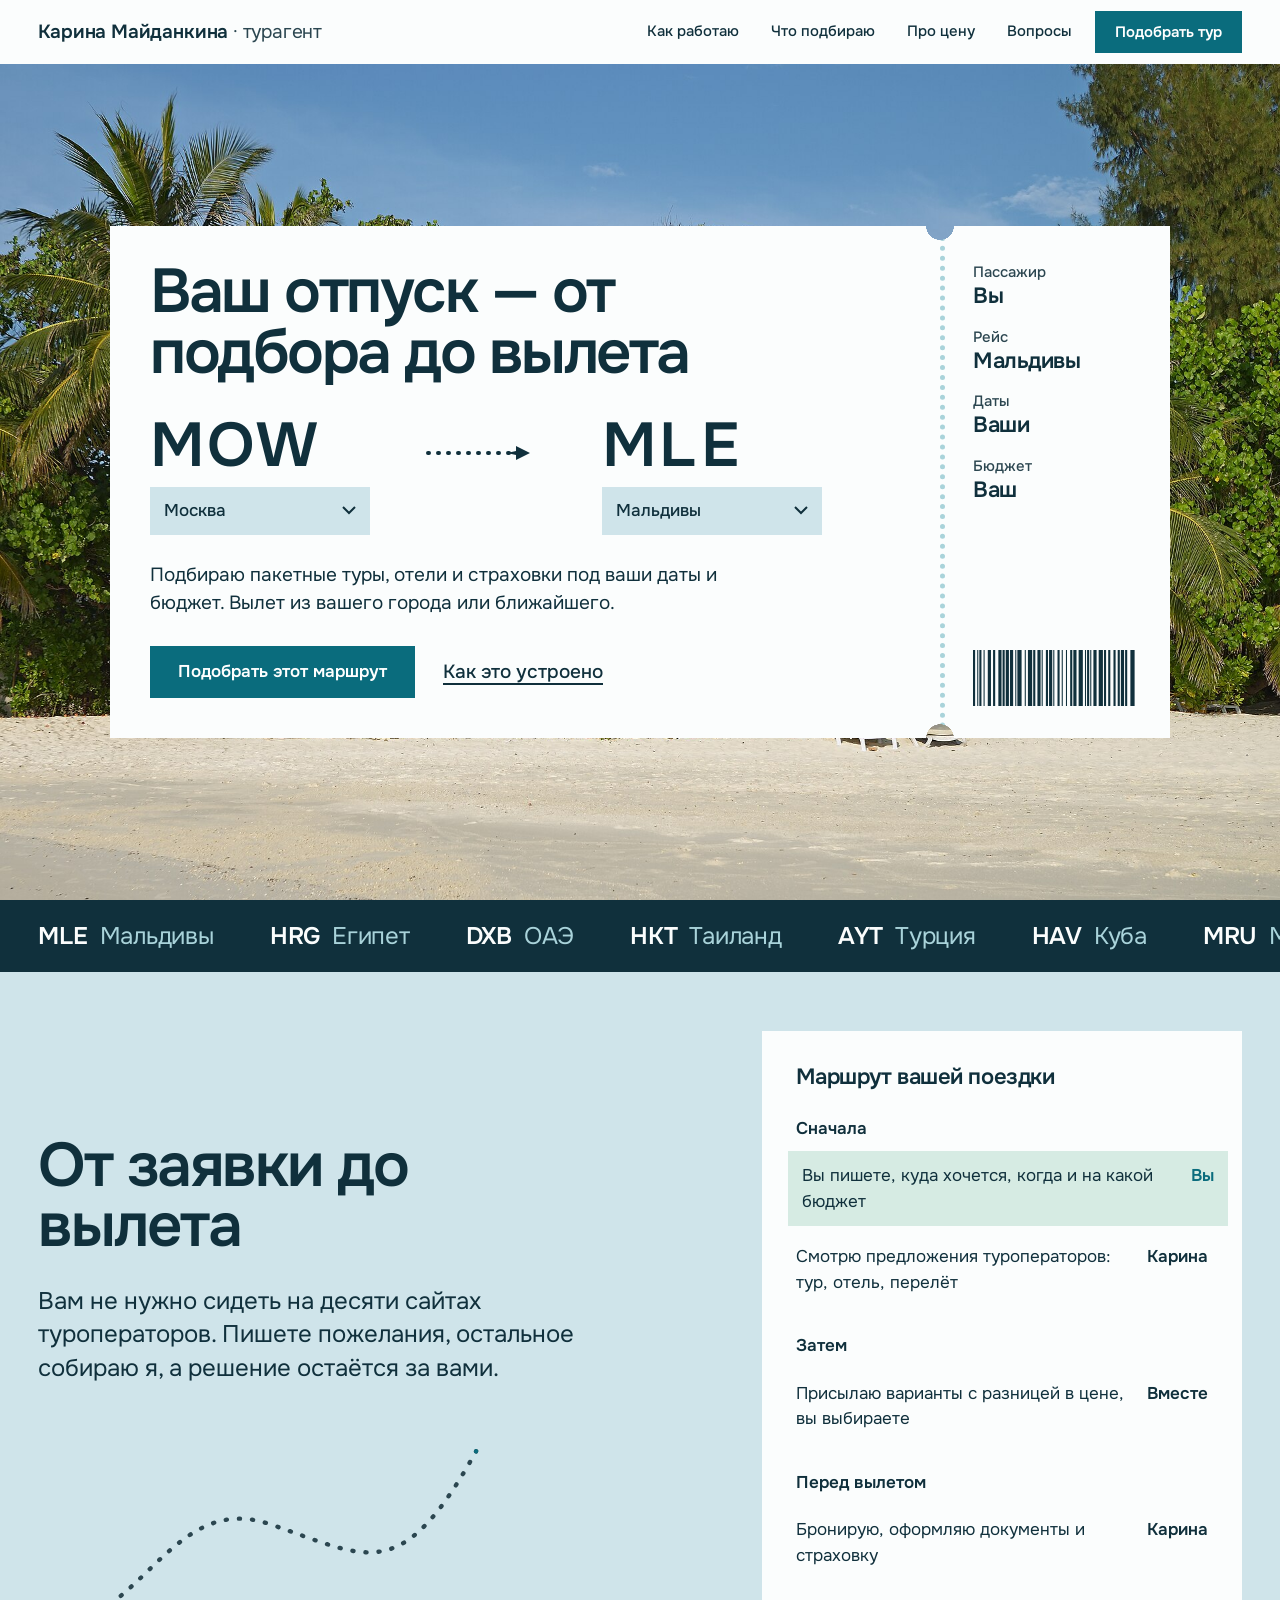
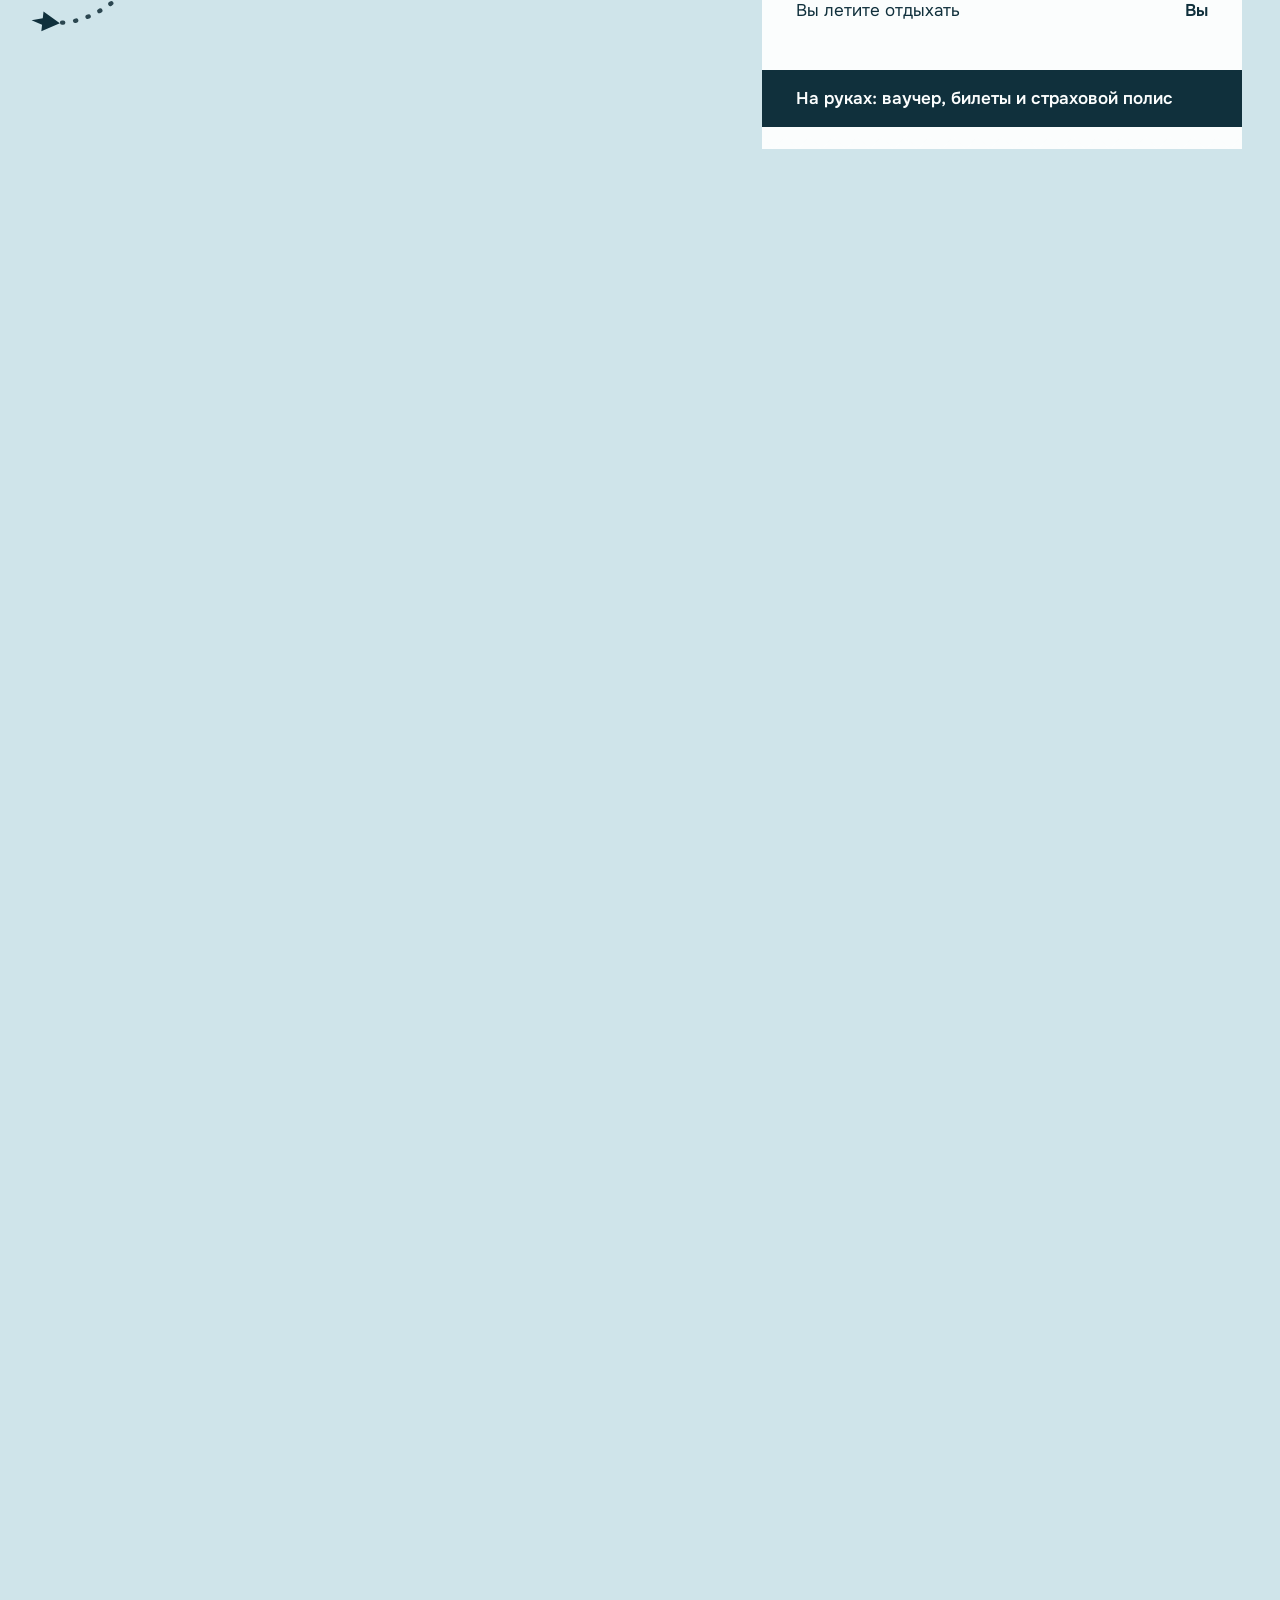
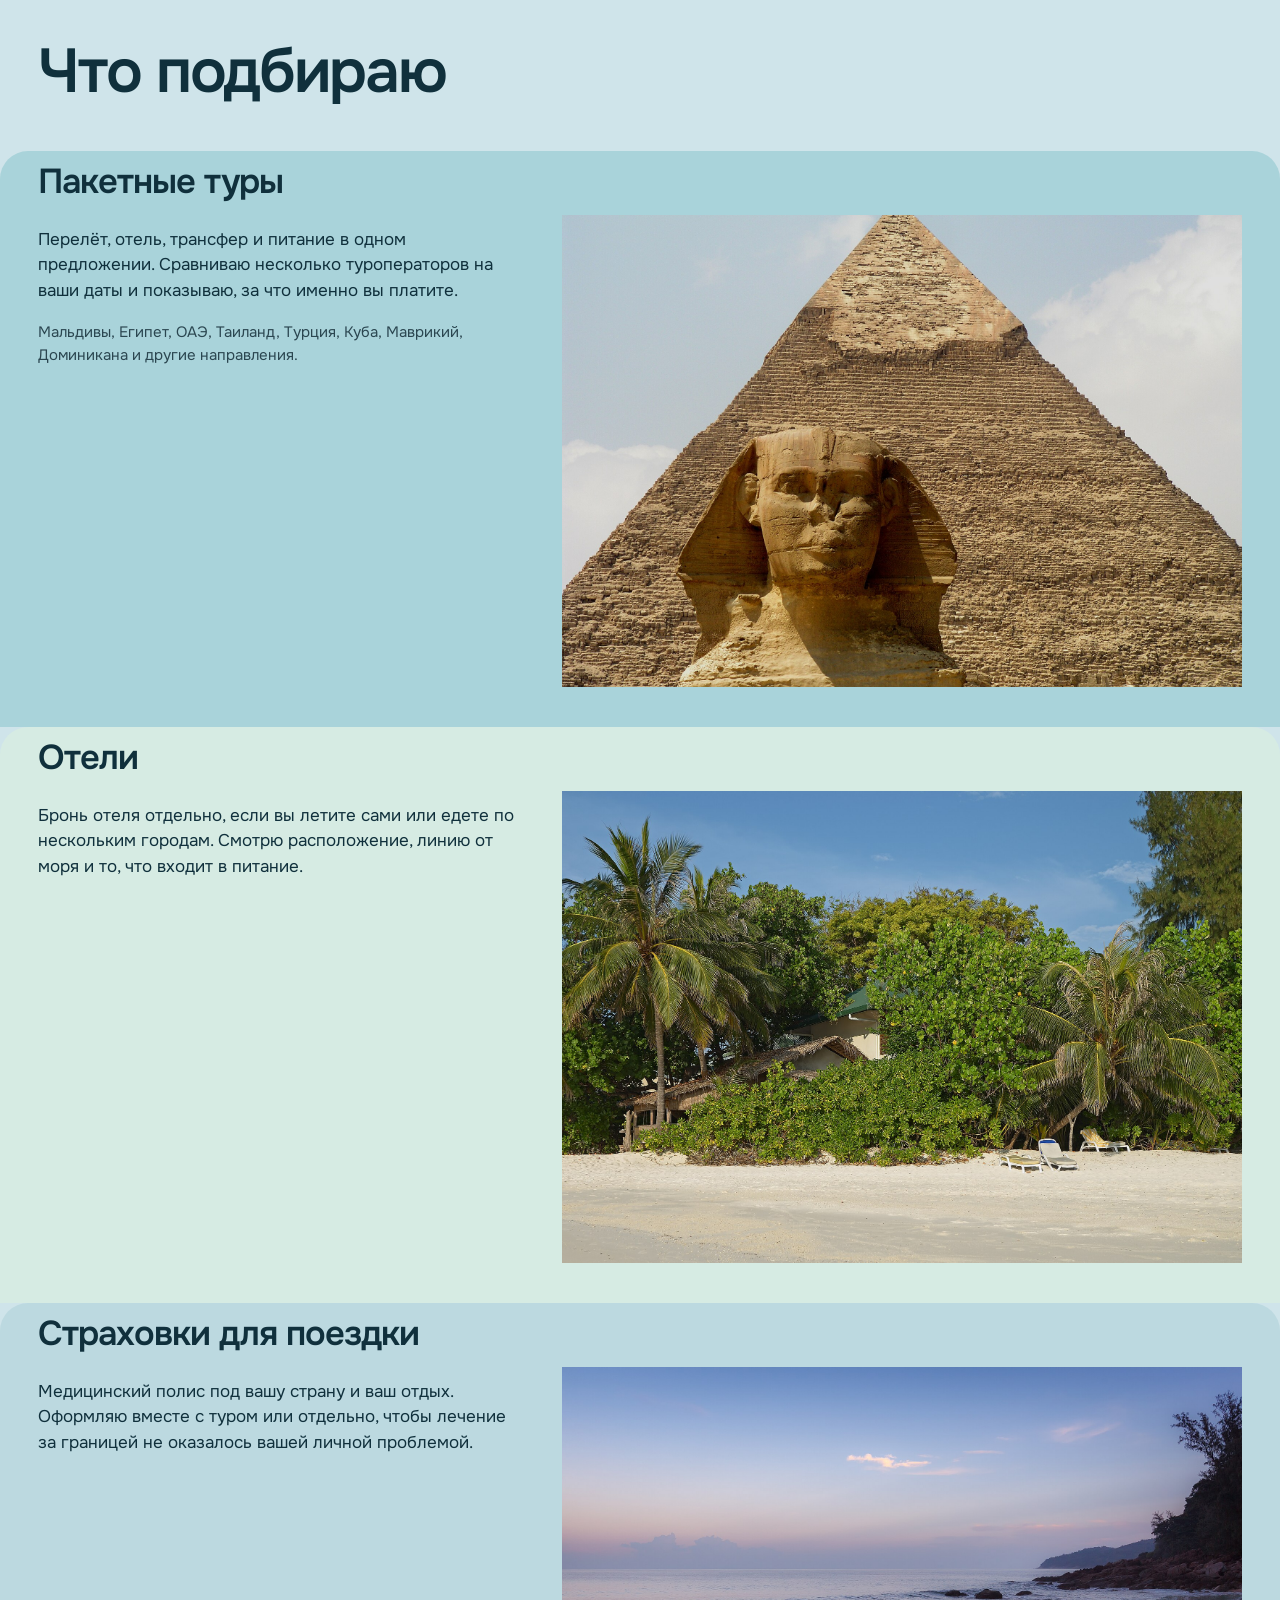
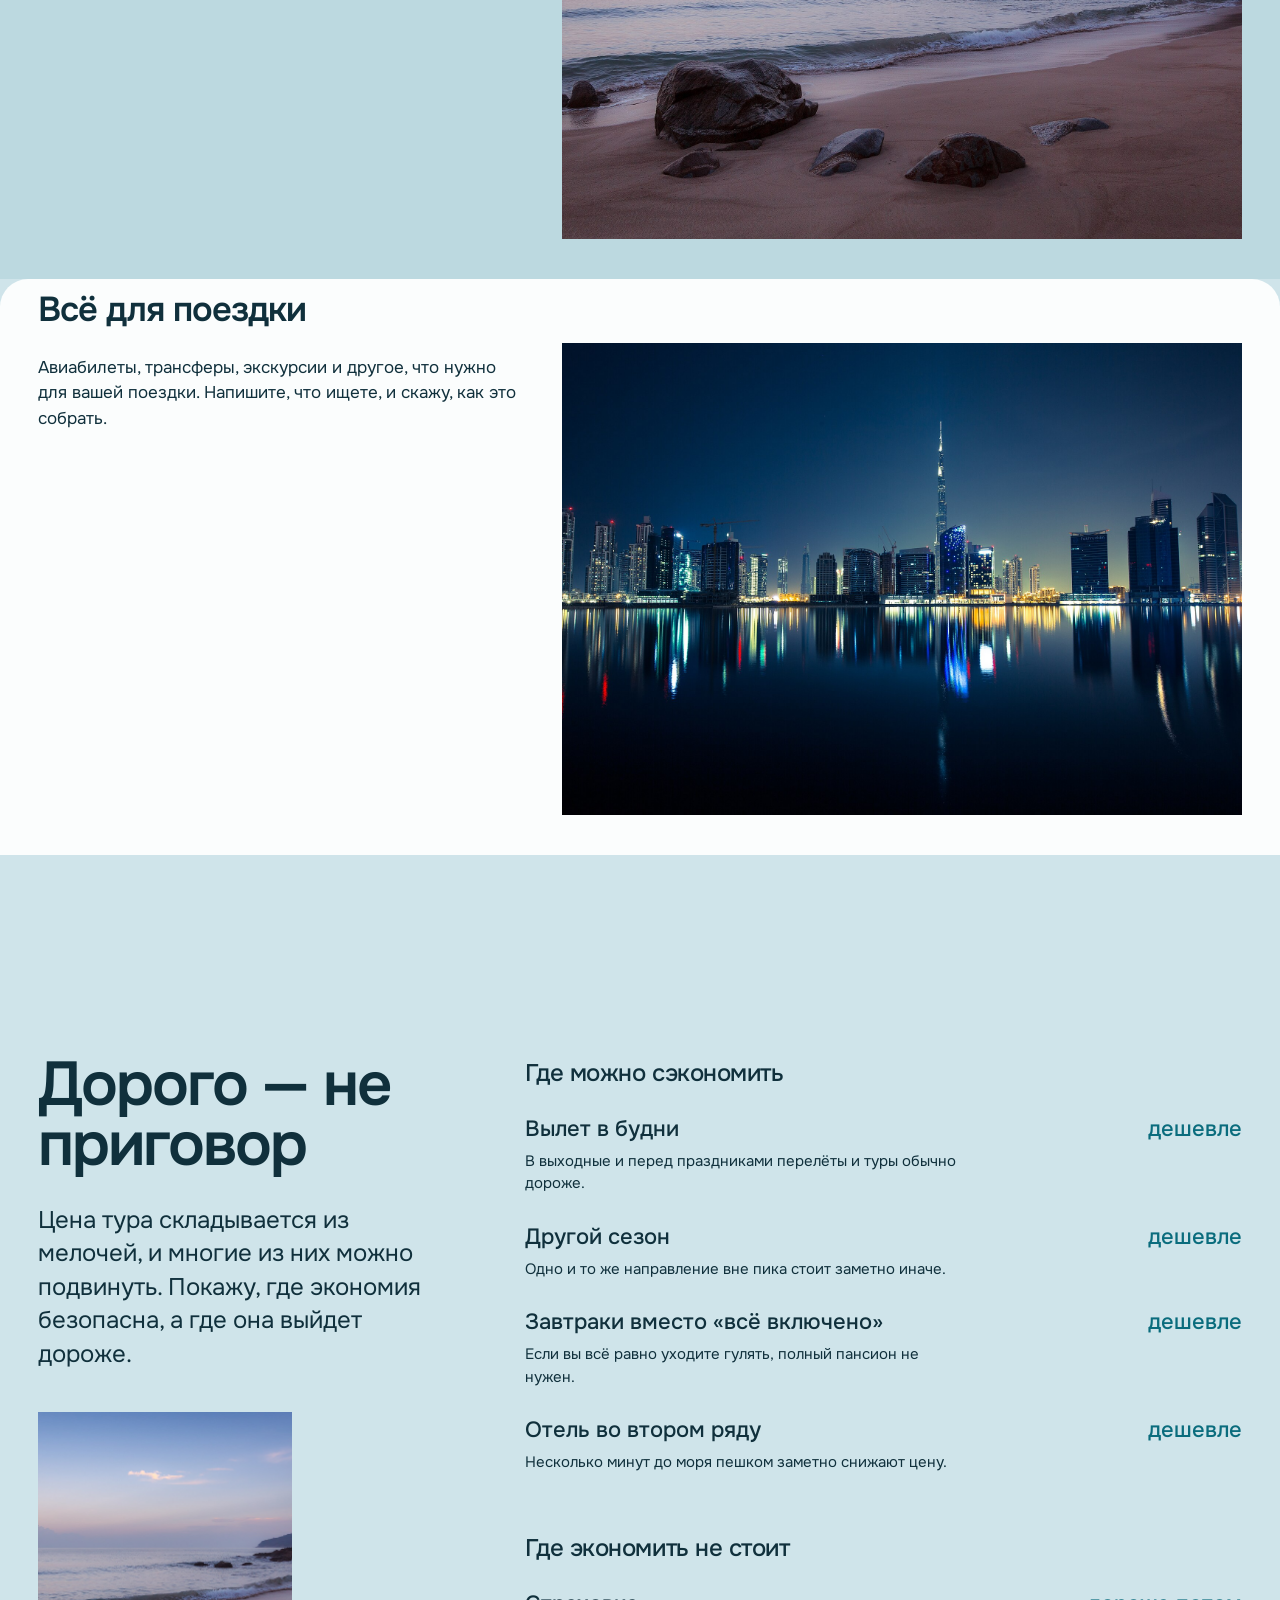
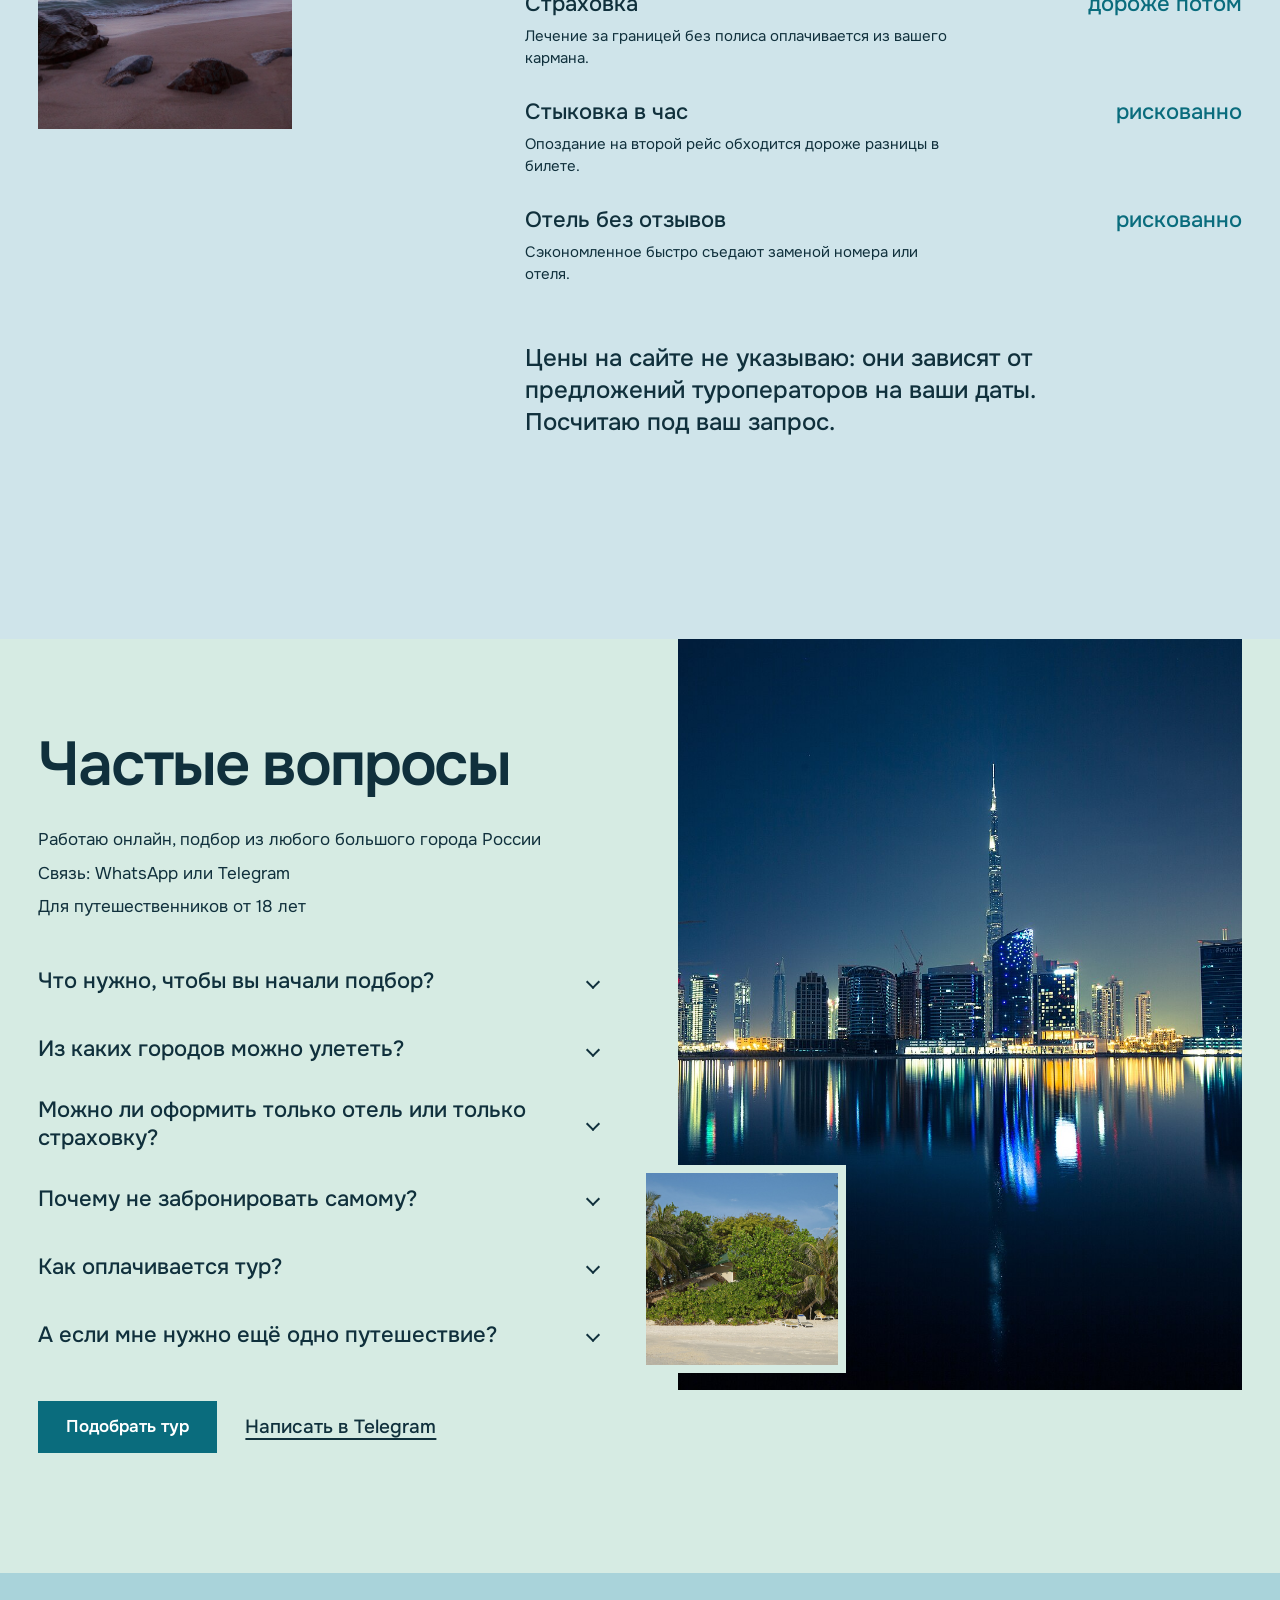
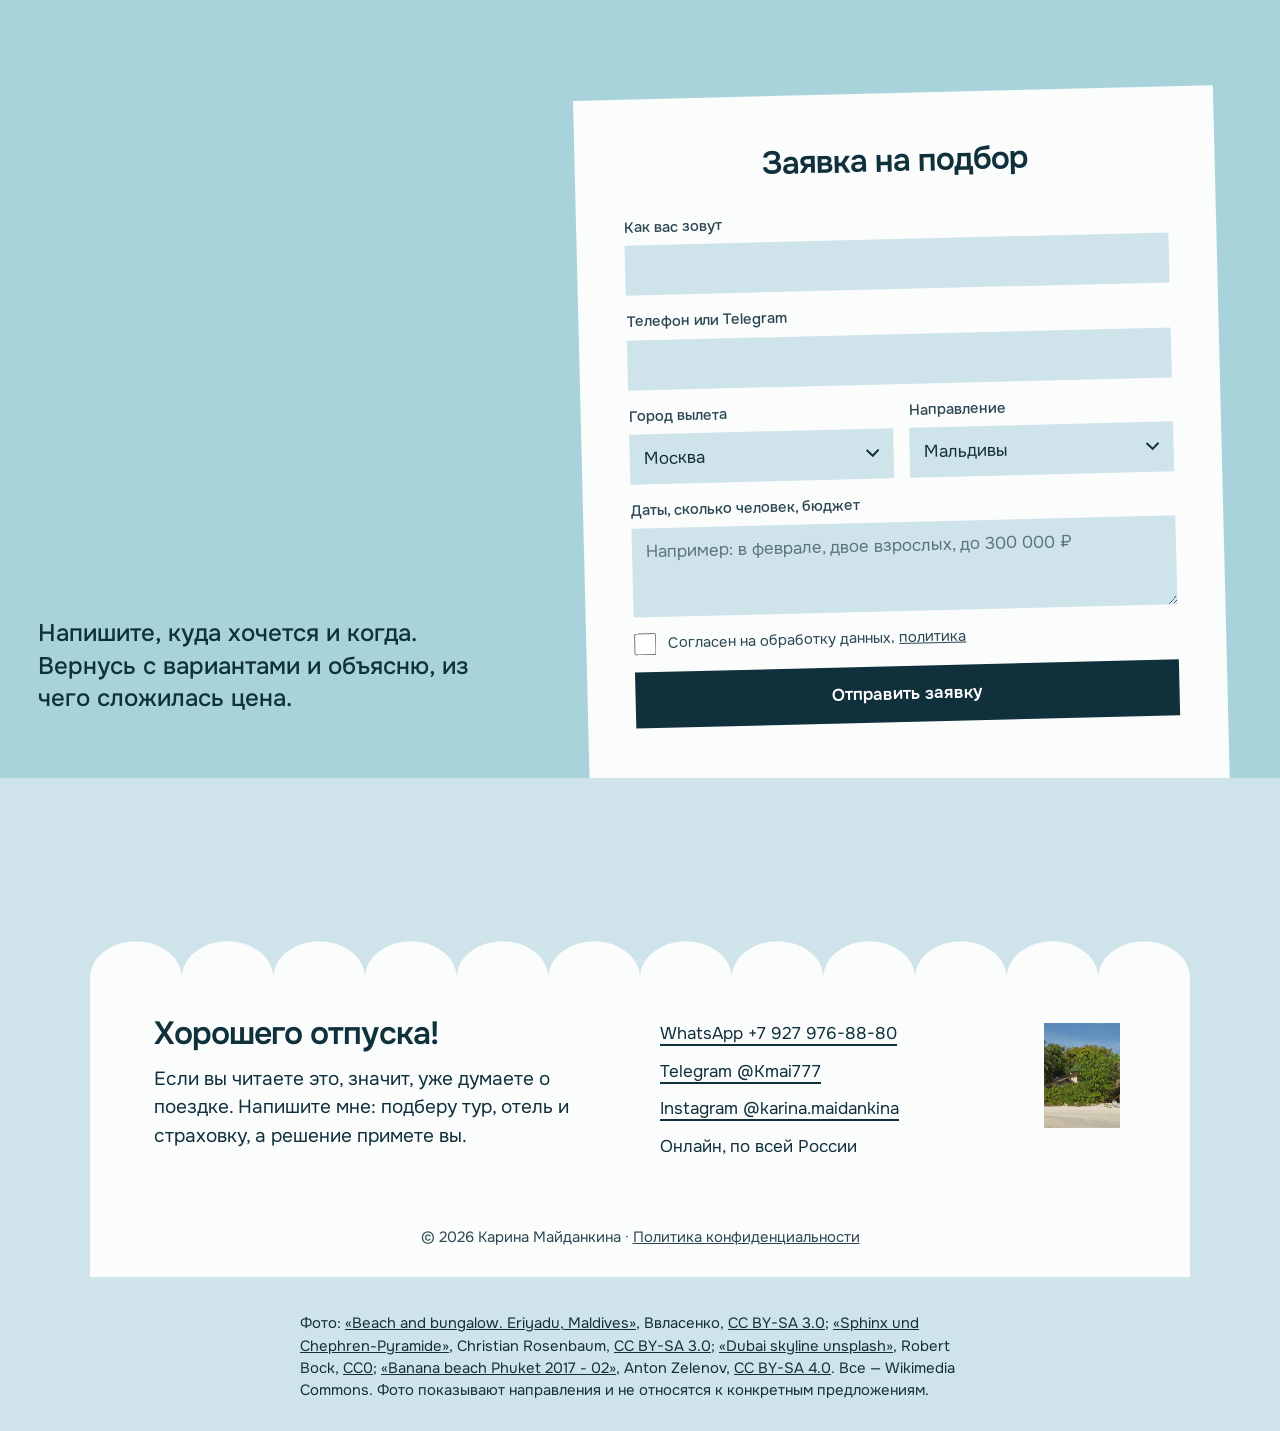
==== index.html @ 4559252c "init: landing for Karina Maidankina travel agent" ====
<!doctype html>
<html lang="ru">
<head>
<meta charset="utf-8">
<meta name="viewport" content="width=device-width, initial-scale=1">
<title>Карина Майданкина — турагент: туры, отели, страховки</title>
<meta name="description" content="Карина Майданкина, турагент. Подбираю пакетные туры, отели и страховки для поездок из больших городов России. Мальдивы, Египет, ОАЭ, Таиланд, Турция, Куба, Маврикий, Доминикана.">
<meta property="og:title" content="Карина Майданкина — турагент">
<meta property="og:description" content="Туры, отели и страховки под ваши даты и бюджет. Подбор из любого большого города России.">
<meta property="og:type" content="website">
<link rel="preconnect" href="https://fonts.googleapis.com">
<link rel="preconnect" href="https://fonts.gstatic.com" crossorigin>
<link href="https://fonts.googleapis.com/css2?family=Onest:wght@400;500;600;700&display=swap" rel="stylesheet">
<link rel="stylesheet" href="styles.css">
</head>
<body>

<header class="bar" id="header">
  <a class="bar__name" href="#top">Карина Майданкина<span> · турагент</span></a>
  <nav class="bar__nav" id="nav" aria-label="Разделы">
    <a href="#process">Как работаю</a>
    <a href="#services">Что подбираю</a>
    <a href="#price">Про цену</a>
    <a href="#faq">Вопросы</a>
  </nav>
  <a class="btn btn--sm" href="#zayavka">Подобрать тур</a>
</header>

<main id="top">

<!-- ================= HERO: посадочный талон ================= -->
<section class="hero" aria-labelledby="h1">
  <img class="hero__img" src="assets/maldives.jpg" width="1920" height="1303" alt="Белый песок, пальмы и два шезлонга на пляже острова в Мальдивах">
  <div class="pass" id="pass">
    <div class="pass__main">
      <h1 class="pass__h" id="h1">Ваш отпуск — от подбора до вылета</h1>
      <div class="route" role="group" aria-label="Соберите маршрут">
        <div class="route__end">
          <label for="selFrom" class="route__lab">Откуда</label>
          <div class="flap" id="codeFrom" aria-hidden="true">MOW</div>
          <select id="selFrom" class="sel"></select>
        </div>
        <svg class="route__plane" viewBox="0 0 120 24" aria-hidden="true">
          <path d="M2 12h96" fill="none" stroke="currentColor" stroke-width="4" stroke-dasharray="1 9" stroke-linecap="round"/>
          <path class="plane-ico" d="M104 12 90 5v5l-9 2 9 2v5l14-7z" fill="currentColor"/>
        </svg>
        <div class="route__end">
          <label for="selTo" class="route__lab">Куда</label>
          <div class="flap" id="codeTo" aria-hidden="true">MLE</div>
          <select id="selTo" class="sel"></select>
        </div>
      </div>
      <p class="pass__lead">Подбираю пакетные туры, отели и страховки под ваши даты и бюджет. Вылет из вашего города или ближайшего.</p>
      <div class="pass__act">
        <a class="btn" id="passGo" href="#zayavka">Подобрать этот маршрут</a>
        <a class="link" href="#process">Как это устроено</a>
      </div>
    </div>
    <div class="pass__stub" aria-hidden="true">
      <dl>
        <div><dt>Пассажир</dt><dd>Вы</dd></div>
        <div><dt>Рейс</dt><dd id="stubTo">Мальдивы</dd></div>
        <div><dt>Даты</dt><dd>Ваши</dd></div>
        <div><dt>Бюджет</dt><dd>Ваш</dd></div>
      </dl>
      <svg class="barcode" id="barcode" viewBox="0 0 160 44" preserveAspectRatio="none"></svg>
    </div>
  </div>
</section>

<!-- бегущее табло -->
<div class="board" aria-hidden="true">
  <div class="board__track" id="boardTrack"></div>
</div>

<!-- ================= PROCESS: талон-маршрутка, пин ================= -->
<section class="process" id="process" aria-labelledby="h-process">
  <div class="process__pin">
    <div class="process__txt">
      <h2 class="h2" id="h-process">От заявки до вылета</h2>
      <p class="lead">Вам не нужно сидеть на десяти сайтах туроператоров. Пишете пожелания, остальное собираю я, а решение остаётся за вами.</p>
      <svg class="trail" id="trail" viewBox="0 0 420 200" aria-hidden="true">
        <path id="trailPath" d="M10 180 C 90 190, 120 60, 210 90 S 330 150, 400 24" fill="none" stroke="currentColor" stroke-width="4" stroke-dasharray="1 11" stroke-linecap="round"/>
        <path id="trailDone" d="M10 180 C 90 190, 120 60, 210 90 S 330 150, 400 24" fill="none" stroke="var(--accent)" stroke-width="4" stroke-linecap="round" pathLength="1" stroke-dasharray="1" stroke-dashoffset="1"/>
        <g id="trailPlane"><path d="M14 0 -2 -9v6l-10 3 10 3v6z" fill="var(--ink)"/></g>
      </svg>
    </div>
    <div class="slip" id="slip">
      <p class="slip__h">Маршрут вашей поездки</p>
      <div class="slip__g">
        <p class="slip__t">Сначала</p>
        <ol class="slip__rows">
          <li class="stage"><span>Вы пишете, куда хочется, когда и на какой бюджет</span><b>Вы</b></li>
          <li class="stage"><span>Смотрю предложения туроператоров: тур, отель, перелёт</span><b>Карина</b></li>
        </ol>
      </div>
      <div class="slip__g">
        <p class="slip__t">Затем</p>
        <ol class="slip__rows">
          <li class="stage"><span>Присылаю варианты с разницей в цене, вы выбираете</span><b>Вместе</b></li>
        </ol>
      </div>
      <div class="slip__g">
        <p class="slip__t">Перед вылетом</p>
        <ol class="slip__rows">
          <li class="stage"><span>Бронирую, оформляю документы и страховку</span><b>Карина</b></li>
          <li class="stage"><span>Вы летите отдыхать</span><b>Вы</b></li>
        </ol>
      </div>
      <p class="slip__end">На руках: ваучер, билеты и страховой полис</p>
    </div>
  </div>
</section>

<!-- ================= SERVICES: листы-папки ================= -->
<section class="services" id="services" aria-labelledby="h-services">
  <h2 class="h2 services__h" id="h-services">Что подбираю</h2>
  <div class="sheets">
    <article class="sheet" style="--i:0;--c:var(--sea)">
      <h3>Пакетные туры</h3>
      <div class="sheet__body">
        <p>Перелёт, отель, трансфер и питание в одном предложении. Сравниваю несколько туроператоров на ваши даты и показываю, за что именно вы платите.</p>
        <p class="sheet__dest">Мальдивы, Египет, ОАЭ, Таиланд, Турция, Куба, Маврикий, Доминикана и другие направления.</p>
      </div>
      <img src="assets/egypt.jpg" width="1920" height="1440" loading="lazy" alt="Сфинкс и пирамида Хефрена на плато Гиза, Египет">
    </article>
    <article class="sheet" style="--i:1;--c:var(--mint)">
      <h3>Отели</h3>
      <div class="sheet__body">
        <p>Бронь отеля отдельно, если вы летите сами или едете по нескольким городам. Смотрю расположение, линию от моря и то, что входит в питание.</p>
      </div>
      <img src="assets/maldives.jpg" width="1920" height="1303" loading="lazy" alt="Пляжное бунгало под пальмами на острове в Мальдивах">
    </article>
    <article class="sheet" style="--i:2;--c:var(--sky2)">
      <h3>Страховки для поездки</h3>
      <div class="sheet__body">
        <p>Медицинский полис под вашу страну и ваш отдых. Оформляю вместе с туром или отдельно, чтобы лечение за границей не оказалось вашей личной проблемой.</p>
      </div>
      <img src="assets/phuket.jpg" width="1920" height="1280" loading="lazy" alt="Закат над пляжем на Пхукете, Таиланд">
    </article>
    <article class="sheet" style="--i:3;--c:var(--paper)">
      <h3>Всё для поездки</h3>
      <div class="sheet__body">
        <p>Авиабилеты, трансферы, экскурсии и другое, что нужно для вашей поездки. Напишите, что ищете, и скажу, как это собрать.</p>
      </div>
      <img src="assets/dubai.jpg" width="1920" height="1280" loading="lazy" alt="Небоскрёбы Дубая вечером">
    </article>
  </div>
</section>

<!-- ================= PRICE: «дорого» ================= -->
<section class="price" id="price" aria-labelledby="h-price">
  <div class="price__left">
    <h2 class="h2" id="h-price">Дорого — не приговор</h2>
    <p class="lead">Цена тура складывается из мелочей, и многие из них можно подвинуть. Покажу, где экономия безопасна, а где она выйдет дороже.</p>
    <img class="price__ph" src="assets/phuket.jpg" width="1920" height="1280" loading="lazy" alt="Тихий пляж на Пхукете на рассвете">
  </div>
  <div class="menu">
    <div class="menu__g">
      <h3>Где можно сэкономить</h3>
      <dl>
        <div class="menu__r"><dt>Вылет в будни</dt><dd>дешевле</dd><p>В выходные и перед праздниками перелёты и туры обычно дороже.</p></div>
        <div class="menu__r"><dt>Другой сезон</dt><dd>дешевле</dd><p>Одно и то же направление вне пика стоит заметно иначе.</p></div>
        <div class="menu__r"><dt>Завтраки вместо «всё включено»</dt><dd>дешевле</dd><p>Если вы всё равно уходите гулять, полный пансион не нужен.</p></div>
        <div class="menu__r"><dt>Отель во втором ряду</dt><dd>дешевле</dd><p>Несколько минут до моря пешком заметно снижают цену.</p></div>
      </dl>
    </div>
    <div class="menu__g">
      <h3>Где экономить не стоит</h3>
      <dl>
        <div class="menu__r"><dt>Страховка</dt><dd>дороже потом</dd><p>Лечение за границей без полиса оплачивается из вашего кармана.</p></div>
        <div class="menu__r"><dt>Стыковка в час</dt><dd>рискованно</dd><p>Опоздание на второй рейс обходится дороже разницы в билете.</p></div>
        <div class="menu__r"><dt>Отель без отзывов</dt><dd>рискованно</dd><p>Сэкономленное быстро съедают заменой номера или отеля.</p></div>
      </dl>
    </div>
    <p class="menu__note">Цены на сайте не указываю: они зависят от предложений туроператоров на ваши даты. Посчитаю под ваш запрос.</p>
  </div>
</section>

<!-- ================= FAQ ================= -->
<section class="faq" id="faq" aria-labelledby="h-faq">
  <div class="faq__col">
    <h2 class="h2" id="h-faq">Частые вопросы</h2>
    <ul class="facts">
      <li>Работаю онлайн, подбор из любого большого города России</li>
      <li>Связь: WhatsApp или Telegram</li>
      <li>Для путешественников от 18 лет</li>
    </ul>
    <div class="faqs">
      <details><summary>Что нужно, чтобы вы начали подбор?</summary><p>Направление или пожелание к отдыху, примерные даты, сколько человек летит, бюджет и город вылета. Если что-то неизвестно, пишите как есть, разберёмся.</p></details>
      <details><summary>Из каких городов можно улететь?</summary><p>Из любого большого города России. Прямых рейсов в нужную страну может не быть, тогда подберу вариант с пересадкой или вылетом из соседнего города.</p></details>
      <details><summary>Можно ли оформить только отель или только страховку?</summary><p>Да. Тур целиком не обязателен: отель, страховку и другие услуги можно взять по отдельности.</p></details>
      <details><summary>Почему не забронировать самому?</summary><p>Можно и самому. Я экономлю ваше время: сравниваю предложения туроператоров, объясняю условия и оформляю документы, чтобы вы не разбирались в тонкостях.</p></details>
      <details><summary>Как оплачивается тур?</summary><p>Условия оплаты зависят от туроператора и выбранного тура. Расскажу при подборе, до того как вы что-то решите.</p></details>
      <details><summary>А если мне нужно ещё одно путешествие?</summary><p>Пишите после поездки: подберём следующую. Ваши пожелания и предпочтения уже будут известны.</p></details>
    </div>
    <div class="faq__act">
      <a class="btn" href="#zayavka">Подобрать тур</a>
      <a class="link" href="https://t.me/Kmai777" target="_blank" rel="noopener">Написать в Telegram</a>
    </div>
  </div>
  <div class="faq__pics">
    <img class="faq__tall" src="assets/dubai.jpg" width="1920" height="1280" loading="lazy" alt="Небоскрёбы Дубая на закате">
    <img class="faq__sq" src="assets/maldives.jpg" width="1920" height="1303" loading="lazy" alt="Пляж с пальмами на Мальдивах">
  </div>
</section>

<!-- ================= CTA: карточка-ответ ================= -->
<section class="cta" id="zayavka" aria-labelledby="h-cta">
  <p class="cta__p">Напишите, куда хочется и когда. Вернусь с вариантами и объясню, из чего сложилась цена.</p>
  <div class="card">
    <h2 class="card__h" id="h-cta">Заявка на подбор</h2>
    <form class="form" id="leadForm" novalidate>
      <input type="text" name="_gotcha" style="display:none" tabindex="-1" autocomplete="off">
      <div class="f"><label for="f-name">Как вас зовут</label><input id="f-name" name="name" type="text" autocomplete="name"></div>
      <div class="f"><label for="f-contact">Телефон или Telegram</label><input id="f-contact" name="contact" type="text" autocomplete="tel"></div>
      <div class="f2">
        <div class="f"><label for="f-city">Город вылета</label><select id="f-city" name="city"></select></div>
        <div class="f"><label for="f-dest">Направление</label><select id="f-dest" name="dest"></select></div>
      </div>
      <div class="f"><label for="f-note">Даты, сколько человек, бюджет</label><textarea id="f-note" name="comment" rows="3" placeholder="Например: в феврале, двое взрослых, до 300 000 ₽"></textarea></div>
      <label class="agree"><input type="checkbox" id="f-agree"><span>Согласен на обработку данных, <a href="privacy.html" target="_blank" rel="noopener">политика</a></span></label>
      <button class="bar-btn" type="submit">Отправить заявку</button>
      <p class="form__st" id="formSt" role="status" aria-live="polite"></p>
    </form>
  </div>
</section>

</main>

<!-- ================= FOOTER: обратная сторона открытки ================= -->
<footer class="back">
  <div class="postcard">
    <svg class="scallops" viewBox="0 0 1200 50" preserveAspectRatio="none" aria-hidden="true"><path id="scallopPath" d=""/></svg>
    <div class="postcard__in">
      <div class="postcard__l">
        <p class="postcard__hi">Хорошего отпуска!</p>
        <p>Если вы читаете это, значит, уже думаете о поездке. Напишите мне: подберу тур, отель и страховку, а решение примете вы.</p>
      </div>
      <div class="postcard__r">
        <img class="stamp" src="assets/maldives.jpg" width="88" height="117" alt="" loading="lazy">
        <ul>
          <li><a href="https://api.whatsapp.com/send?phone=79279768880" target="_blank" rel="noopener">WhatsApp +7 927 976-88-80</a></li>
          <li><a href="https://t.me/Kmai777" target="_blank" rel="noopener">Telegram @Kmai777</a></li>
          <li><a href="https://www.instagram.com/karina.maidankina" target="_blank" rel="noopener">Instagram @karina.maidankina</a></li>
          <li>Онлайн, по всей России</li>
        </ul>
      </div>
      <p class="postcard__imp">© <span id="year">2026</span> Карина Майданкина · <a href="privacy.html">Политика конфиденциальности</a></p>
    </div>
  </div>
  <p class="credits">Фото: <a href="https://commons.wikimedia.org/wiki/File:Beach_and_bungalow._Eriyadu,_Maldives.jpg">«Beach and bungalow. Eriyadu, Maldives»</a>, Ввласенко, <a href="https://creativecommons.org/licenses/by-sa/3.0">CC BY-SA 3.0</a>; <a href="https://commons.wikimedia.org/w/index.php?curid=932796">«Sphinx und Chephren-Pyramide»</a>, Christian Rosenbaum, <a href="https://creativecommons.org/licenses/by-sa/3.0/">CC BY-SA 3.0</a>; <a href="https://commons.wikimedia.org/wiki/File:Dubai_skyline_unsplash.jpg">«Dubai skyline unsplash»</a>, Robert Bock, <a href="https://creativecommons.org/publicdomain/zero/1.0/deed.en">CC0</a>; <a href="https://commons.wikimedia.org/wiki/File:Banana_beach_Phuket_2017_-_02.jpg">«Banana beach Phuket 2017 - 02»</a>, Anton Zelenov, <a href="https://creativecommons.org/licenses/by-sa/4.0">CC BY-SA 4.0</a>. Все — Wikimedia Commons. Фото показывают направления и не относятся к конкретным предложениям.</p>
</footer>

<script src="script.js"></script>
</body>
</html>
---- styles.css ----
:root {
  --bg: #cfe4ea;
  --paper: #fbfdfd;
  --ink: #10303c;
  --muted: #2b4650;
  --accent: #0a6c7d;
  --accent-ink: #ffffff;
  --sea: #a9d3da;
  --mint: #d6ebe3;
  --sky2: #bcd9e0;
  --step-small: clamp(0.875rem, 0.85rem + 0.1vw, 0.9375rem);
  --step-body: clamp(1.0625rem, 1rem + 0.25vw, 1.1875rem);
  --step-lead: clamp(1.25rem, 1.1rem + 0.7vw, 1.5rem);
  --step-head: clamp(2.25rem, 1.3rem + 3.2vw, 4rem);
  --m: clamp(16px, 3vw, 40px);
  --hh: 64px;
  --ease: cubic-bezier(.2, .7, .2, 1);
}
*, *::before, *::after { box-sizing: border-box; }
html { scroll-behavior: auto; -webkit-text-size-adjust: 100%; }
body {
  margin: 0; background: var(--bg); color: var(--ink);
  font-family: 'Onest', system-ui, -apple-system, 'Segoe UI', sans-serif;
  font-size: var(--step-body); line-height: 1.5; font-weight: 400;
  -webkit-font-smoothing: antialiased; overflow-x: clip;
}
img { display: block; max-width: 100%; height: auto; }
a { color: inherit; }
h1, h2, h3, p, dl, dd, ul, ol { margin: 0; padding: 0; }
ul, ol { list-style: none; }
:focus-visible { outline: 3px solid var(--accent); outline-offset: 3px; }
::selection { background: var(--ink); color: var(--paper); }

.h2 { font-size: var(--step-head); line-height: .98; letter-spacing: -.035em; font-weight: 600; max-width: 14ch; }
.lead { font-size: var(--step-lead); line-height: 1.4; max-width: 34ch; }

/* ---------- buttons ---------- */
.btn, .bar-btn {
  display: inline-flex; align-items: center; justify-content: center; gap: 10px;
  min-height: 52px; padding: 0 28px; border: 0; border-radius: 0;
  background: var(--accent); color: var(--accent-ink);
  font: 600 1.0625rem/1 'Onest', sans-serif; text-decoration: none; cursor: pointer;
  transition: transform .25s var(--ease), background-color .25s;
}
.btn:hover, .bar-btn:hover { background: #07525f; transform: translateY(-2px); }
.btn:active, .bar-btn:active { transform: translateY(0) scale(.98); }
.btn--sm { min-height: 42px; padding: 0 20px; font-size: .9375rem; }
.link { font-weight: 500; text-underline-offset: 5px; text-decoration-thickness: 2px; }
.link:hover { text-decoration-color: var(--accent); }

/* ---------- header ---------- */
.bar {
  position: sticky; top: 0; z-index: 50; height: var(--hh);
  display: flex; align-items: center; justify-content: space-between; gap: 24px;
  padding: 0 var(--m); background: var(--paper);
  transition: transform .4s var(--ease);
}
.bar.hide { transform: translateY(-100%); }
.bar__name { font-weight: 600; text-decoration: none; letter-spacing: -.01em; white-space: nowrap; flex-shrink: 0; }
.bar__name span { font-weight: 400; color: var(--muted); }
.bar__nav { display: flex; gap: 32px; margin-left: auto; }
.bar__nav a { text-decoration: none; font-size: var(--step-small); font-weight: 500; white-space: nowrap; }
.bar__nav a:hover { text-decoration: underline; text-decoration-color: var(--accent); text-underline-offset: 6px; text-decoration-thickness: 2px; }

/* ---------- hero: boarding pass ---------- */
.hero { position: relative; min-height: calc(100svh - var(--hh)); display: grid; place-items: center; padding: 56px var(--m); overflow: hidden; }
.hero__img { position: absolute; inset: 0; width: 100%; height: 100%; object-fit: cover; transform: scale(1.08); transition: transform 2.4s var(--ease); }
.go .hero__img { transform: scale(1); }
.pass {
  position: relative; z-index: 1; width: min(1060px, 100%);
  display: grid; --stub: 230px;
  grid-template-columns: 1fr var(--stub);
  background: var(--paper);
  /* taste-skill-ignore */ -webkit-mask: radial-gradient(circle 14px at calc(100% - var(--stub)) 0, #0000 98%, #000) top / 100% 51% no-repeat, radial-gradient(circle 14px at calc(100% - var(--stub)) 100%, #0000 98%, #000) bottom / 100% 51% no-repeat;
  /* taste-skill-ignore */ mask: radial-gradient(circle 14px at calc(100% - var(--stub)) 0, #0000 98%, #000) top / 100% 51% no-repeat, radial-gradient(circle 14px at calc(100% - var(--stub)) 100%, #0000 98%, #000) bottom / 100% 51% no-repeat;
  opacity: 0; transform: translateY(40px) rotate(-1.2deg);
  transition: opacity .9s var(--ease) .15s, transform 1.1s var(--ease) .15s;
}
.go .pass { opacity: 1; transform: none; }
.pass__main { padding: 36px 40px 40px; min-width: 0; }
.pass__top { display: flex; justify-content: space-between; gap: 16px; color: var(--muted); font-size: var(--step-small); font-weight: 500; }
.pass__h { margin-top: 0; font-size: var(--step-head); line-height: .98; letter-spacing: -.04em; font-weight: 600; max-width: 15ch; }
.route { margin-top: 30px; display: flex; align-items: flex-end; gap: clamp(12px, 3vw, 36px); }
.route__end { min-width: 0; flex: 0 1 220px; position: relative; }
.route__lab { position: absolute; width: 1px; height: 1px; overflow: hidden; clip-path: inset(50%); white-space: nowrap; display: block; font-size: var(--step-small); color: var(--muted); font-weight: 500; }
.flap { display: flex; gap: 4px; font-size: var(--step-head); line-height: 1; font-weight: 600; letter-spacing: -.03em; font-variant-numeric: tabular-nums; margin: 2px 0 10px; }
.flap span { display: inline-block; min-width: .62em; text-align: left; }
.flap.run span { animation: flap .22s steps(2) infinite; }
@keyframes flap { 0% { transform: translateY(-6%); } 50% { transform: translateY(6%); } 100% { transform: translateY(-6%); } }
.sel {
  width: 100%; height: 48px; padding: 0 40px 0 14px; border: 0; border-radius: 0;
  background: var(--bg) url("data:image/svg+xml,%3Csvg xmlns='http://www.w3.org/2000/svg' width='14' height='9'%3E%3Cpath d='M1 1l6 6 6-6' fill='none' stroke='%2310303c' stroke-width='2'/%3E%3C/svg%3E") no-repeat right 14px center;
  color: var(--ink); font: 500 1.0625rem 'Onest', sans-serif; appearance: none; -webkit-appearance: none; cursor: pointer;
  transition: background-color .2s;
}
.sel:hover { background-color: var(--sea); }
.route__plane { flex: 1 1 60px; min-width: 50px; max-width: 160px; height: 24px; color: var(--ink); margin-bottom: 70px; overflow: visible; }
.plane-ico { transform-box: fill-box; transform-origin: center; animation: taxi 4s var(--ease) infinite; }
@keyframes taxi { 0%, 100% { transform: translateX(0); } 50% { transform: translateX(-8px); } }
.pass__lead { margin-top: 26px; max-width: 46ch; }
.pass__act { margin-top: 28px; display: flex; flex-wrap: wrap; align-items: center; gap: 16px 28px; }

.pass__stub { border-left: 5px dotted var(--sea); padding: 36px 28px 32px; display: flex; flex-direction: column; justify-content: space-between; gap: 28px; }
.pass__stub dl { display: grid; gap: 18px; }
.pass__stub dt { font-size: var(--step-small); color: var(--muted); font-weight: 500; }
.pass__stub dd { font-size: 1.375rem; font-weight: 600; letter-spacing: -.02em; line-height: 1.1; }
.barcode { width: 100%; height: 56px; fill: var(--ink); }

/* ---------- departure board ---------- */
.board { background: var(--ink); color: var(--paper); overflow: hidden; padding: 18px 0; }
.board__track { display: flex; width: max-content; gap: 56px; padding-left: var(--m); font-size: 1.5rem; font-weight: 600; letter-spacing: -.01em; font-variant-numeric: tabular-nums; animation: tick 48s linear infinite; }
.board__track span { white-space: nowrap; }
.board__track i { font-style: normal; font-weight: 400; color: var(--sea); margin-left: 12px; }
@keyframes tick { to { transform: translateX(-50%); } }

/* ---------- process (pinned) ---------- */
.process { position: relative; padding: 160px 0 0; }
.process__pin { position: relative; display: grid; grid-template-columns: 1fr 480px; gap: 48px var(--m); padding: 0 var(--m); max-width: 1440px; margin: 0 auto; align-items: start; }
.process__txt { display: grid; gap: 28px; align-content: start; }
.trail { width: min(100%, 460px); height: auto; color: var(--muted); overflow: visible; margin-top: 12px; }
.slip { position: relative; background: var(--paper); padding: 34px 34px 0; padding-bottom: 0; font-size: 1.0625rem; font-variant-numeric: tabular-nums; }
.slip__h { font-size: 1.375rem; font-weight: 600; letter-spacing: -.02em; line-height: 1.15; }
.slip__g { margin-top: 26px; }
.slip__t { font-weight: 600; }
.slip__rows { margin-top: 10px; display: grid; gap: 6px; }
.stage { display: flex; align-items: baseline; gap: 12px; padding: 12px 14px; margin: 0 -14px; transition: background-color .35s var(--ease), transform .35s var(--ease); }
.stage span { flex: 1 1 auto; min-width: 0; }
.stage b { font-weight: 600; white-space: nowrap; border-bottom: 4px dotted transparent; }
.stage.on { background: var(--mint); transform: translateX(6px); }
.stage.on b { color: var(--accent); }
.stage.done { color: var(--muted); }
.slip__end { margin: 30px -34px 0; padding: 16px 34px; background: var(--ink); color: var(--paper); font-weight: 600; min-height: 44px; }
.slip__zig { display: none; }
.slip { padding-bottom: 0; }
.slip::after { content: ''; display: block; height: 22px; margin: 0 -34px; background: var(--paper); clip-path: polygon(0 0, 100% 0, 100% 40%, 97.5% 100%, 95% 40%, 92.5% 100%, 90% 40%, 87.5% 100%, 85% 40%, 82.5% 100%, 80% 40%, 77.5% 100%, 75% 40%, 72.5% 100%, 70% 40%, 67.5% 100%, 65% 40%, 62.5% 100%, 60% 40%, 57.5% 100%, 55% 40%, 52.5% 100%, 50% 40%, 47.5% 100%, 45% 40%, 42.5% 100%, 40% 40%, 37.5% 100%, 35% 40%, 32.5% 100%, 30% 40%, 27.5% 100%, 25% 40%, 22.5% 100%, 20% 40%, 17.5% 100%, 15% 40%, 12.5% 100%, 10% 40%, 7.5% 100%, 5% 40%, 2.5% 100%, 0 40%); }

@media (min-width: 981px) {
  .process { height: 230svh; padding-top: 0; }
  .process__pin { position: sticky; top: var(--hh); min-height: calc(100svh - var(--hh)); align-content: center; align-items: center; }
}

/* ---------- services: sheets ---------- */
.services { padding: 200px var(--m) 0; max-width: 1440px; margin: 0 auto; }
.services__h { max-width: 12ch; margin-bottom: 48px; }
.sheets { position: relative; }
.sheet {
  position: sticky; top: calc(var(--hh) + var(--i) * 64px);
  min-height: 64svh; margin: 0 calc(var(--m) * -1);
  padding: 0 var(--m) 40px; background: var(--c); color: var(--ink);
  border-radius: 28px 28px 0 0;
  display: grid; grid-template-columns: 5fr 7fr; grid-template-rows: 64px 1fr; gap: 0 var(--m);
}
.sheet h3 { grid-column: 1 / -1; align-self: center; font-size: clamp(1.5rem, 1.2rem + 1.2vw, 2.25rem); letter-spacing: -.03em; font-weight: 600; line-height: 1; }
.sheet__body { align-self: start; margin-top: 12px; display: grid; gap: 18px; max-width: 42ch; }
.sheet__body p { font-size: 1.0625rem; }
.sheet__dest { color: var(--muted); font-size: .9375rem !important; }
.sheet img { grid-column: 2; grid-row: 2; width: 100%; height: 100%; min-height: 360px; object-fit: cover; margin-bottom: -40px; }
.sheet:nth-child(1) img { object-position: 50% 60%; }

/* ---------- price ---------- */
.price { max-width: 1440px; margin: 0 auto; padding: 200px var(--m) 0; display: grid; grid-template-columns: 4fr 7fr; gap: 0 clamp(32px, 6vw, 96px); align-items: start; }
.price__left { display: grid; gap: 28px; position: sticky; top: calc(var(--hh) + 32px); }
.price__ph { width: 62%; aspect-ratio: 4 / 5; object-fit: cover; margin-top: 12px; }
.menu { display: grid; gap: 56px; }
.menu__g h3 { font-size: 1.5rem; font-weight: 500; letter-spacing: -.02em; }
.menu__g dl { margin-top: 22px; display: grid; gap: 26px; }
.menu__r { display: grid; grid-template-columns: 1fr auto; column-gap: 24px; row-gap: 4px; }
.menu__r dt, .menu__r dd { font-size: 1.375rem; font-weight: 500; }
.menu__r dd { text-align: right; color: var(--accent); }
.menu__r p { grid-column: 1; color: var(--ink); font-size: .9375rem; max-width: 44ch; }
.menu__note { font-size: var(--step-lead); line-height: 1.35; max-width: 36ch; font-weight: 500; }

/* ---------- faq ---------- */
.faq { margin-top: 200px; background: var(--mint); padding: 96px var(--m) 120px; display: grid; grid-template-columns: 6fr 6fr; gap: 0 clamp(32px, 6vw, 96px); position: relative; }
.faq__col { display: grid; gap: 32px; align-content: start; max-width: 640px; }
.facts { display: grid; gap: 8px; font-size: 1.0625rem; }
.faqs { display: grid; gap: 24px; margin-top: 8px; }
.faqs summary { list-style: none; cursor: pointer; font-size: 1.375rem; font-weight: 500; line-height: 1.3; display: flex; justify-content: space-between; gap: 20px; align-items: center; min-height: 44px; }
.faqs summary::-webkit-details-marker { display: none; }
.faqs summary::after { content: ''; flex: none; width: 10px; height: 10px; border-right: 2px solid var(--ink); border-bottom: 2px solid var(--ink); transform: rotate(45deg); transition: transform .3s var(--ease); margin-right: 4px; }
.faqs details[open] summary::after { transform: rotate(225deg); }
.faqs details p { margin-top: 10px; color: var(--muted); font-size: 1.0625rem; max-width: 52ch; }
.faq__act { display: flex; flex-wrap: wrap; gap: 16px 28px; align-items: center; margin-top: 12px; }
.faq__pics { position: relative; }
.faq__tall { width: 100%; aspect-ratio: 3 / 4; object-fit: cover; object-position: 55% 50%; margin-top: -96px; max-height: 760px; }
.faq__sq { position: absolute; left: -40px; bottom: 80px; width: 34%; aspect-ratio: 1; object-fit: cover; border: 8px solid var(--mint); box-sizing: content-box; }

/* ---------- cta ---------- */
.cta { background: var(--sea); position: relative; padding: 120px var(--m) 0; min-height: 80svh; display: grid; grid-template-columns: 5fr 7fr; gap: 40px var(--m); overflow: hidden; }
.cta__p { align-self: end; margin-bottom: 64px; font-size: var(--step-lead); line-height: 1.35; max-width: 28ch; font-weight: 500; }
.card { background: var(--paper); padding: 44px clamp(24px, 4vw, 48px) 80px; transform: rotate(-1.4deg); margin-bottom: -60px; max-width: 640px; width: 100%; justify-self: center; }
.card__h { font-size: 2rem; letter-spacing: -.03em; font-weight: 600; text-align: center; }
.form { margin-top: 26px; display: grid; gap: 16px; }
.f { display: grid; gap: 6px; }
.f2 { display: grid; grid-template-columns: 1fr 1fr; gap: 16px; }
.f label { font-size: var(--step-small); font-weight: 500; color: var(--muted); }
.f input, .f select, .f textarea {
  width: 100%; border: 0; border-radius: 0; background: var(--bg); color: var(--ink);
  font: 400 1.0625rem 'Onest', sans-serif; padding: 13px 14px; min-height: 50px;
}
.f select { appearance: none; -webkit-appearance: none; padding-right: 40px; background: var(--bg) url("data:image/svg+xml,%3Csvg xmlns='http://www.w3.org/2000/svg' width='14' height='9'%3E%3Cpath d='M1 1l6 6 6-6' fill='none' stroke='%2310303c' stroke-width='2'/%3E%3C/svg%3E") no-repeat right 14px center; }
.f textarea { resize: vertical; }
.f input::placeholder, .f textarea::placeholder { color: #5d747c; }
.f.err input { outline: 3px solid var(--accent); }
.agree { display: flex; gap: 12px; align-items: flex-start; font-size: var(--step-small); color: var(--muted); }
.agree input { width: 22px; height: 22px; margin: 0; flex: none; accent-color: var(--accent); }
.bar-btn { width: 100%; min-height: 56px; background: var(--ink); }
.bar-btn:hover { background: var(--accent); }
.bar-btn[disabled] { opacity: .6; pointer-events: none; }
.form__st { min-height: 1.4em; font-size: var(--step-small); text-align: center; }

/* ---------- footer ---------- */
.back { background: var(--bg); padding: 160px var(--m) 28px; position: relative; }
.postcard { position: relative; max-width: 1100px; margin: 0 auto; }
.scallops { display: block; width: 100%; height: 40px; fill: var(--paper); margin-bottom: -1px; }
.postcard__in { background: var(--paper); padding: 40px clamp(24px, 5vw, 64px) 22px; display: grid; grid-template-columns: 1fr 1fr; gap: 40px; min-height: 300px; align-content: start; }
.postcard__l { display: grid; gap: 14px; align-content: start; }
.postcard__hi { font-size: 2rem; font-weight: 600; letter-spacing: -.03em; line-height: 1.05; }
.postcard__l p:last-child { max-width: 34ch; }
.postcard__r { position: relative; padding-top: 4px; }
.postcard__r ul { display: grid; gap: 12px; font-size: 1.0625rem; padding-right: 110px; }
.postcard__r a { text-underline-offset: 5px; text-decoration-thickness: 2px; }
.postcard__r a:hover { text-decoration-color: var(--accent); }
.stamp { position: absolute; top: 0; right: 0; width: 88px; height: 117px; object-fit: cover; border: 6px solid var(--paper); outline: 0; background: var(--paper); }
.postcard__imp { grid-column: 1 / -1; align-self: end; text-align: center; font-size: var(--step-small); color: var(--muted); margin-top: 28px; }
.credits { max-width: 68ch; margin-left: auto; margin-right: auto; margin: 36px auto 0; font-size: var(--step-small); color: var(--ink); line-height: 1.5; }

/* ---------- reveal ---------- */
.rv { opacity: 0; transform: translateY(26px); transition: opacity .8s var(--ease) var(--d, 0s), transform .9s var(--ease) var(--d, 0s); }
.rv.in { opacity: 1; transform: none; }
.no-js .rv { opacity: 1; transform: none; }

@media (prefers-reduced-motion: reduce) {
  .rv, .pass, .hero__img { opacity: 1; transform: none; transition: none; }
  .board__track, .plane-ico { animation: none; }
  .flap.run span { animation: none; }
  .bar { transition: none; }
}

/* ---------- breakpoints ---------- */
@media (max-width: 1180px) { .bar__nav { gap: 22px; } }
@media (max-width: 1100px) {
  .bar__nav { display: none; }
  .bar { gap: 12px; }
  .bar .btn { margin-left: auto; }
  .pass { --stub: 190px; }
}
@media (max-width: 980px) {
  .process { padding-top: 120px; }
  .process__pin { grid-template-columns: 1fr; }
  .trail { display: none; }
  .services { padding-top: 140px; }
  .sheet { grid-template-columns: 1fr; grid-template-rows: 52px auto auto; top: calc(var(--hh) + var(--i) * 52px); min-height: 70svh; padding-bottom: 28px; }
  .sheet h3 { font-size: 1.375rem; }
  .sheet img { grid-column: 1; grid-row: 2; aspect-ratio: 4 / 3; height: auto; min-height: 0; margin: 0 calc(var(--m) * -1); width: calc(100% + var(--m) * 2); max-width: none; }
  .sheet__body { grid-row: 3; margin-top: 20px; }
  .price { grid-template-columns: 1fr; padding-top: 140px; gap: 56px; }
  .price__left { position: static; }
  .price__ph { width: 60%; }
  .faq { grid-template-columns: 1fr; margin-top: 140px; padding-top: 0; }
  .faq__pics { order: -1; margin: 0 calc(var(--m) * -1) 48px; }
  .faq__tall { margin-top: 0; aspect-ratio: 4 / 5; max-height: none; }
  .faq__sq { left: auto; right: var(--m); bottom: -32px; width: 38%; }
  .cta { grid-template-columns: 1fr; padding-top: 80px; min-height: 0; gap: 32px; }
  .cta__p { margin-bottom: 0; align-self: start; }
  .card { transform: rotate(-1deg); }
}
@media (max-width: 720px) {
  .hero { padding: 24px 16px 40px; align-items: end; min-height: calc(100svh - var(--hh)); }
  .pass { grid-template-columns: 1fr; mask: none; -webkit-mask: none; transform: translateY(40px); }
  .pass__main { padding: 24px 20px 24px; }
  
  .pass__h { font-size: clamp(2rem, 9vw, 2.6rem); }
  .route { flex-wrap: wrap; gap: 6px 14px; margin-top: 22px; }
  .route__end { flex: 1 1 calc(50% - 8px); }
  .route__plane { display: none; }
  .sel { padding: 0 30px 0 12px; font-size: 1rem; background-position: right 10px center; }
  .flap { font-size: 2.5rem; }
  .pass__stub { border-left: 0; border-top: 5px dotted var(--sea); flex-direction: row; padding: 20px; align-items: center; }
  .pass__stub dl { grid-template-columns: 1fr 1fr; gap: 12px 18px; }
  .pass__stub dd { font-size: 1.0625rem; }
  .barcode { display: none; }
  .btn { width: 100%; }
  .bar__name span { display: none; }
  .board__track { font-size: 1.25rem; gap: 36px; }
  .slip { padding: 26px 20px 0; }
  .slip__end { margin-inline: -20px; padding-inline: 20px; }
  .slip::after { margin-inline: -20px; }
  .stage { flex-wrap: wrap; }
  .f2 { grid-template-columns: 1fr; }
  .card { transform: rotate(-.6deg); padding-bottom: 56px; }
  .postcard__in { grid-template-columns: 1fr; gap: 28px; }
  .postcard__r ul { padding-right: 90px; font-size: 1.0625rem; }
  .stamp { width: 64px; height: 85px; }
  .faq__sq { bottom: -24px; }
  .menu__r dd { font-size: 1.0625rem; }
}
@media (max-width: 380px) {
  .bar .btn { padding: 0 14px; font-size: .875rem; }
}
@media (max-width: 720px) {
  .postcard__r ul { padding-right: 0; }
  .stamp { position: static; display: block; margin: 0 0 16px auto; }
}
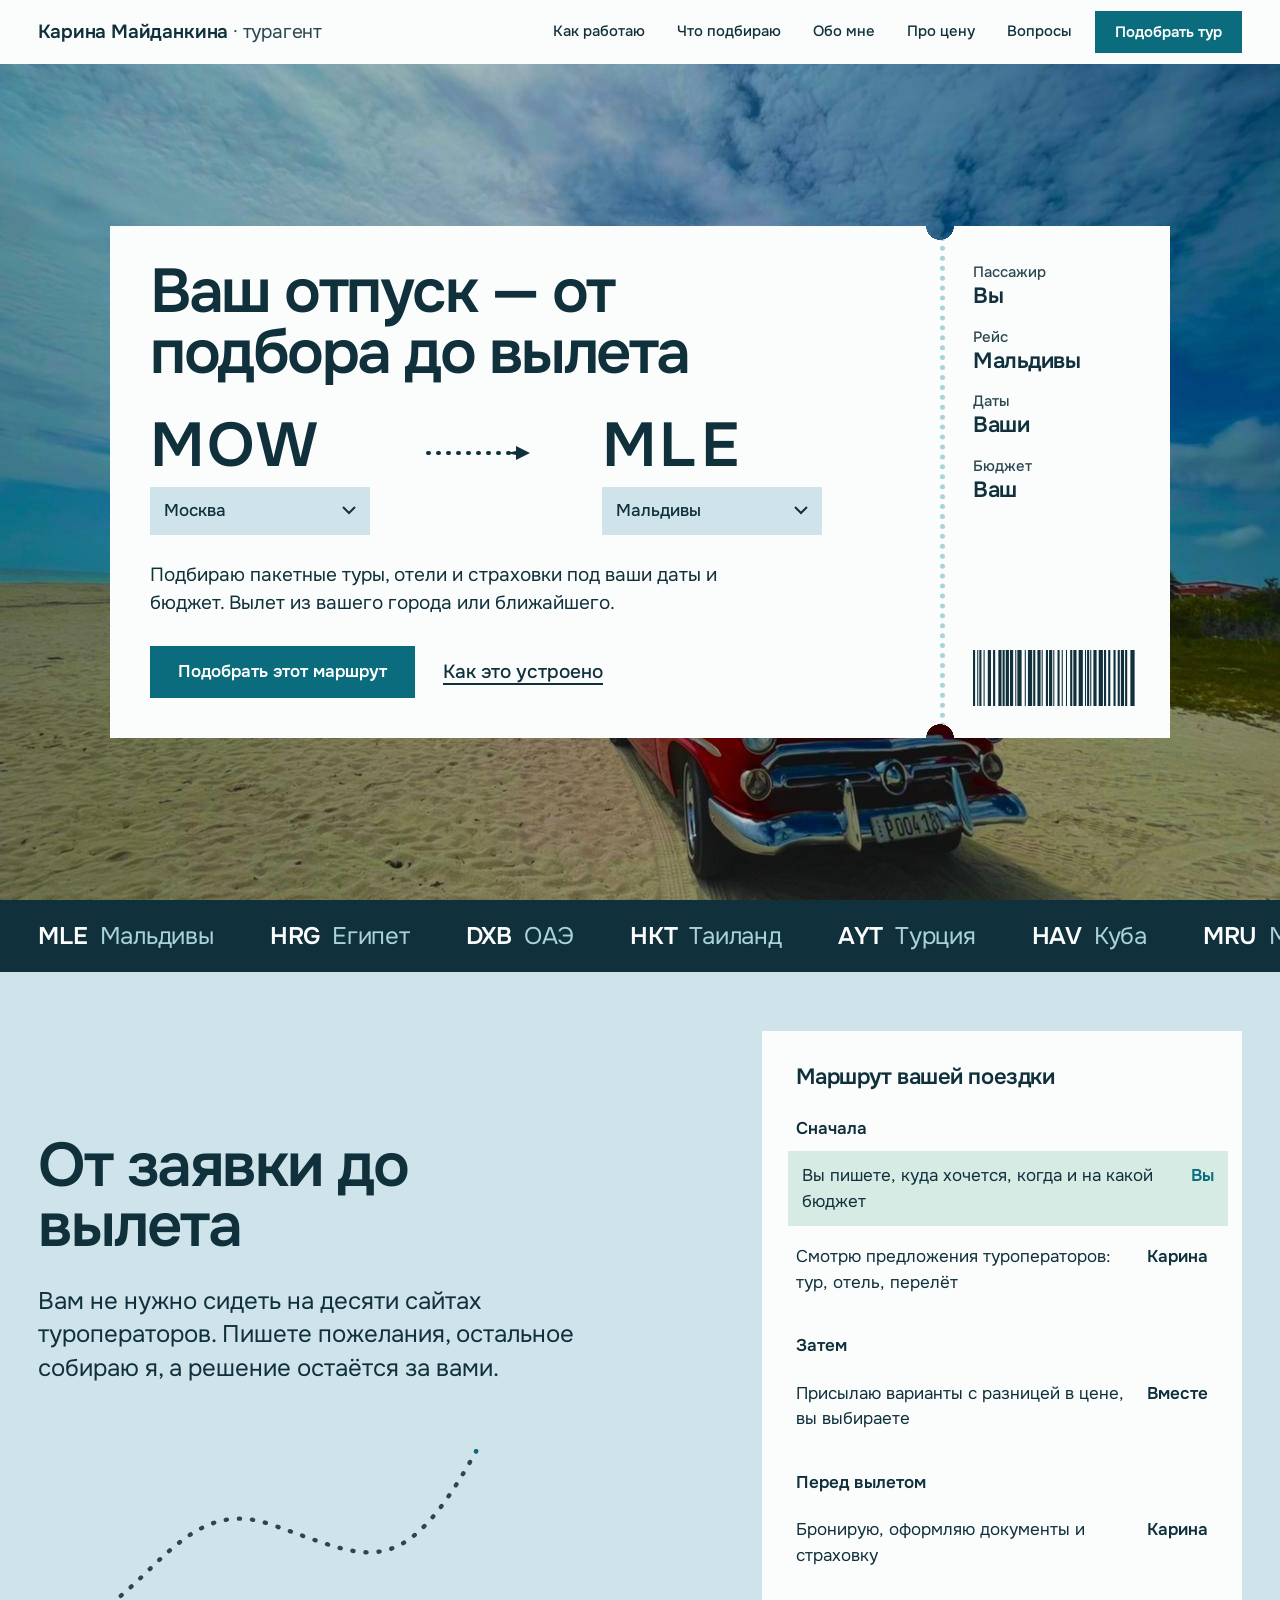
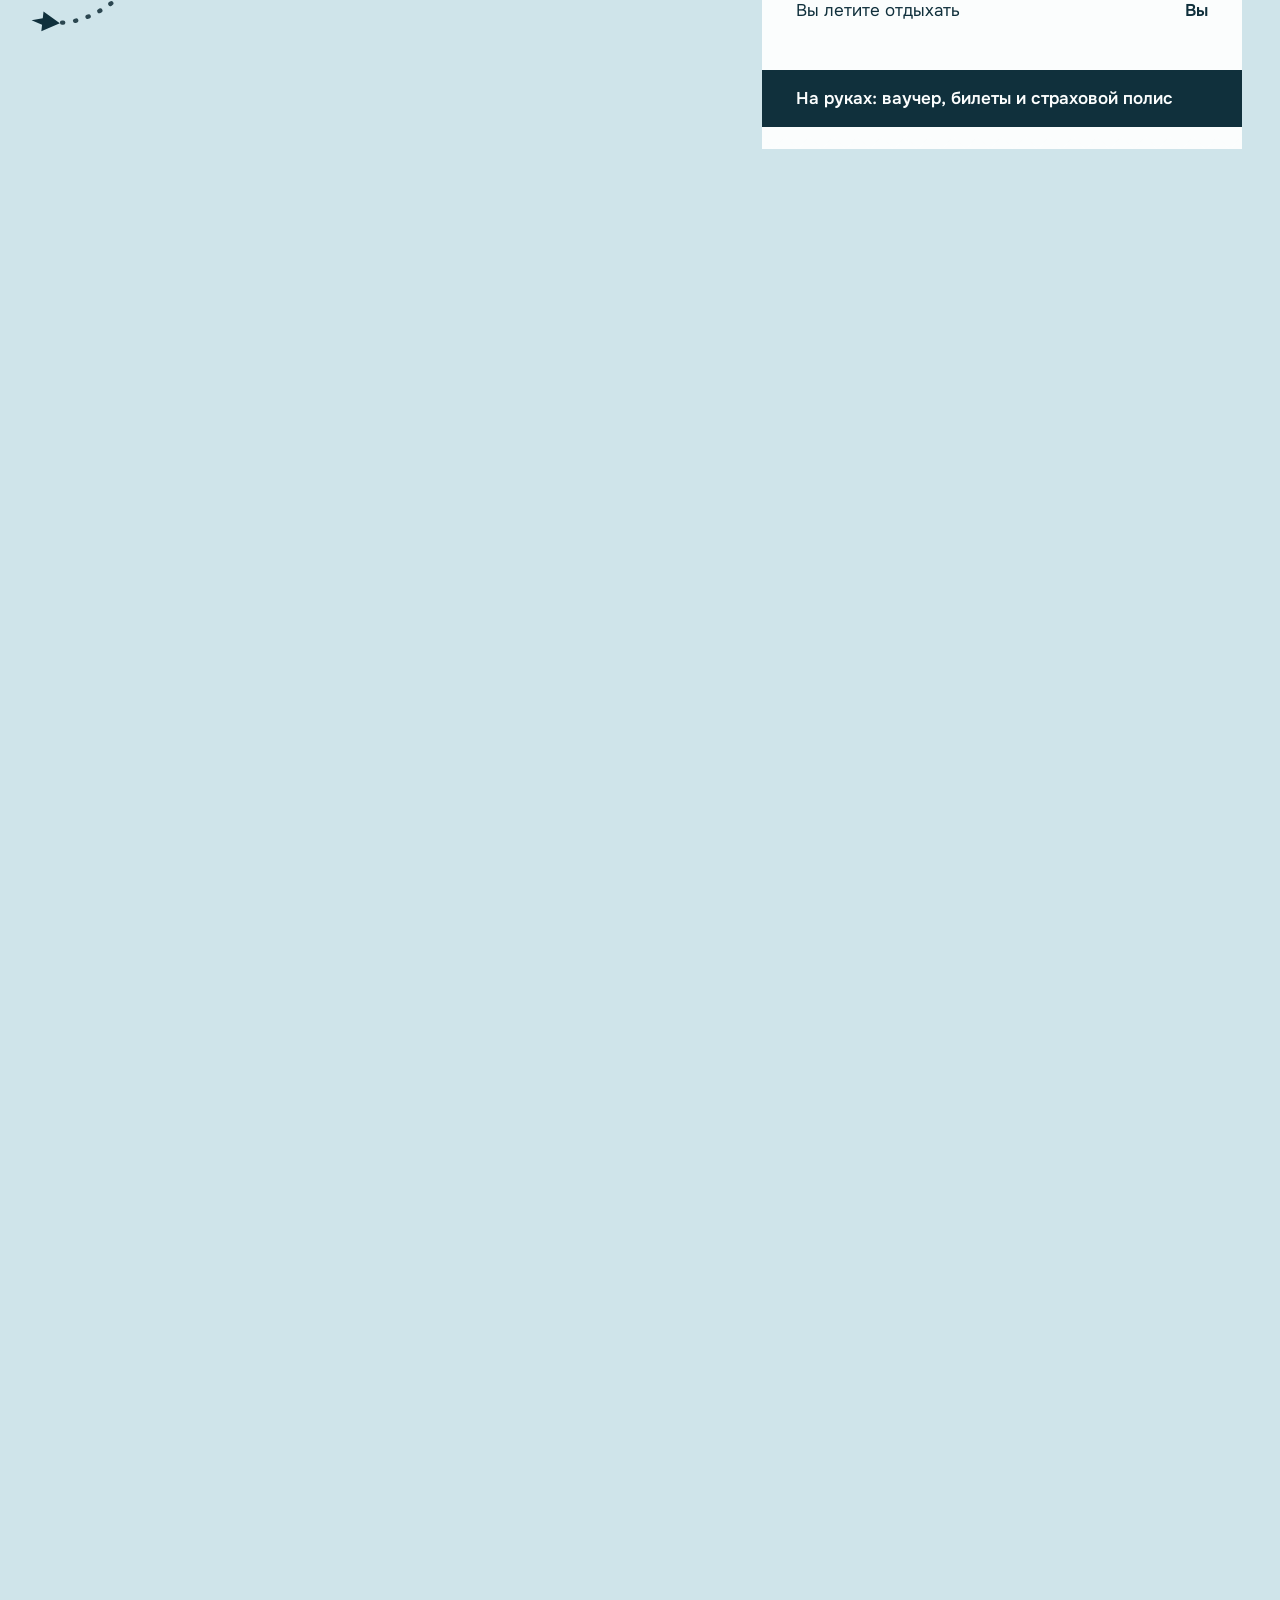
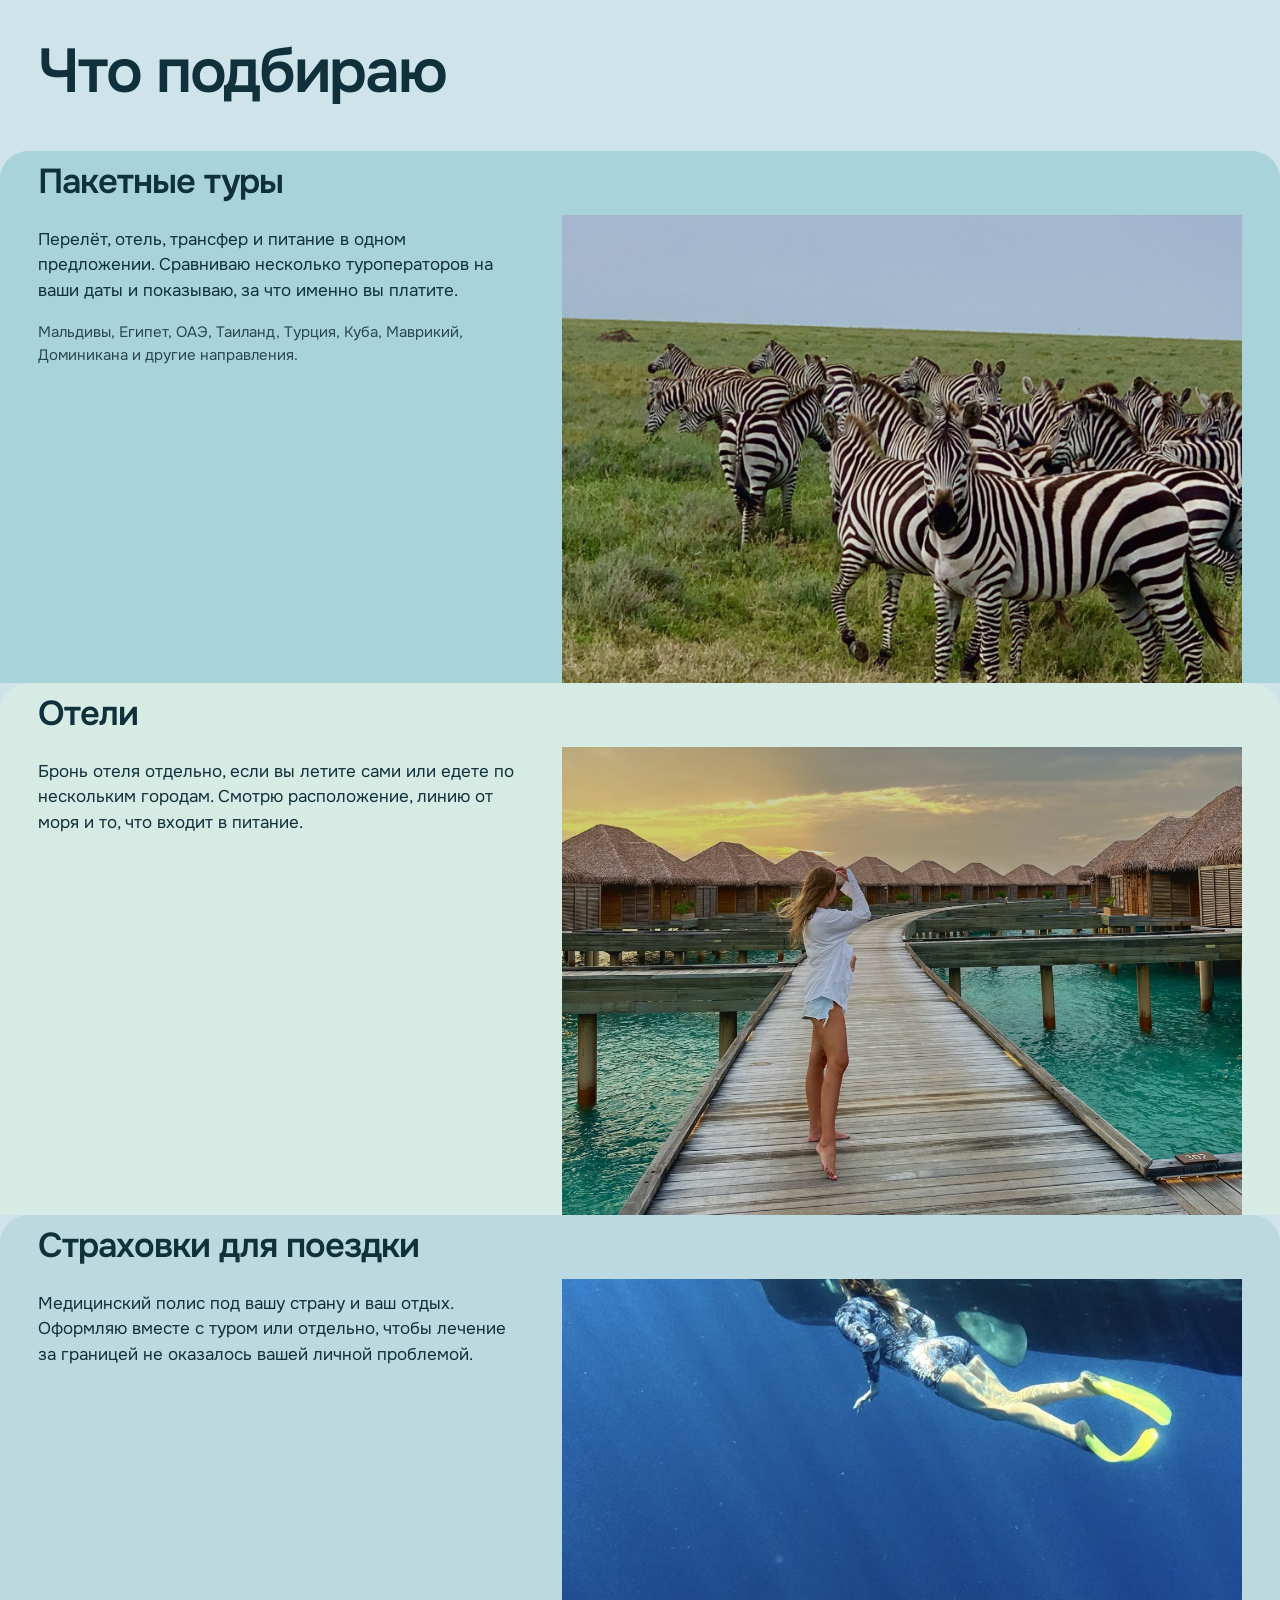
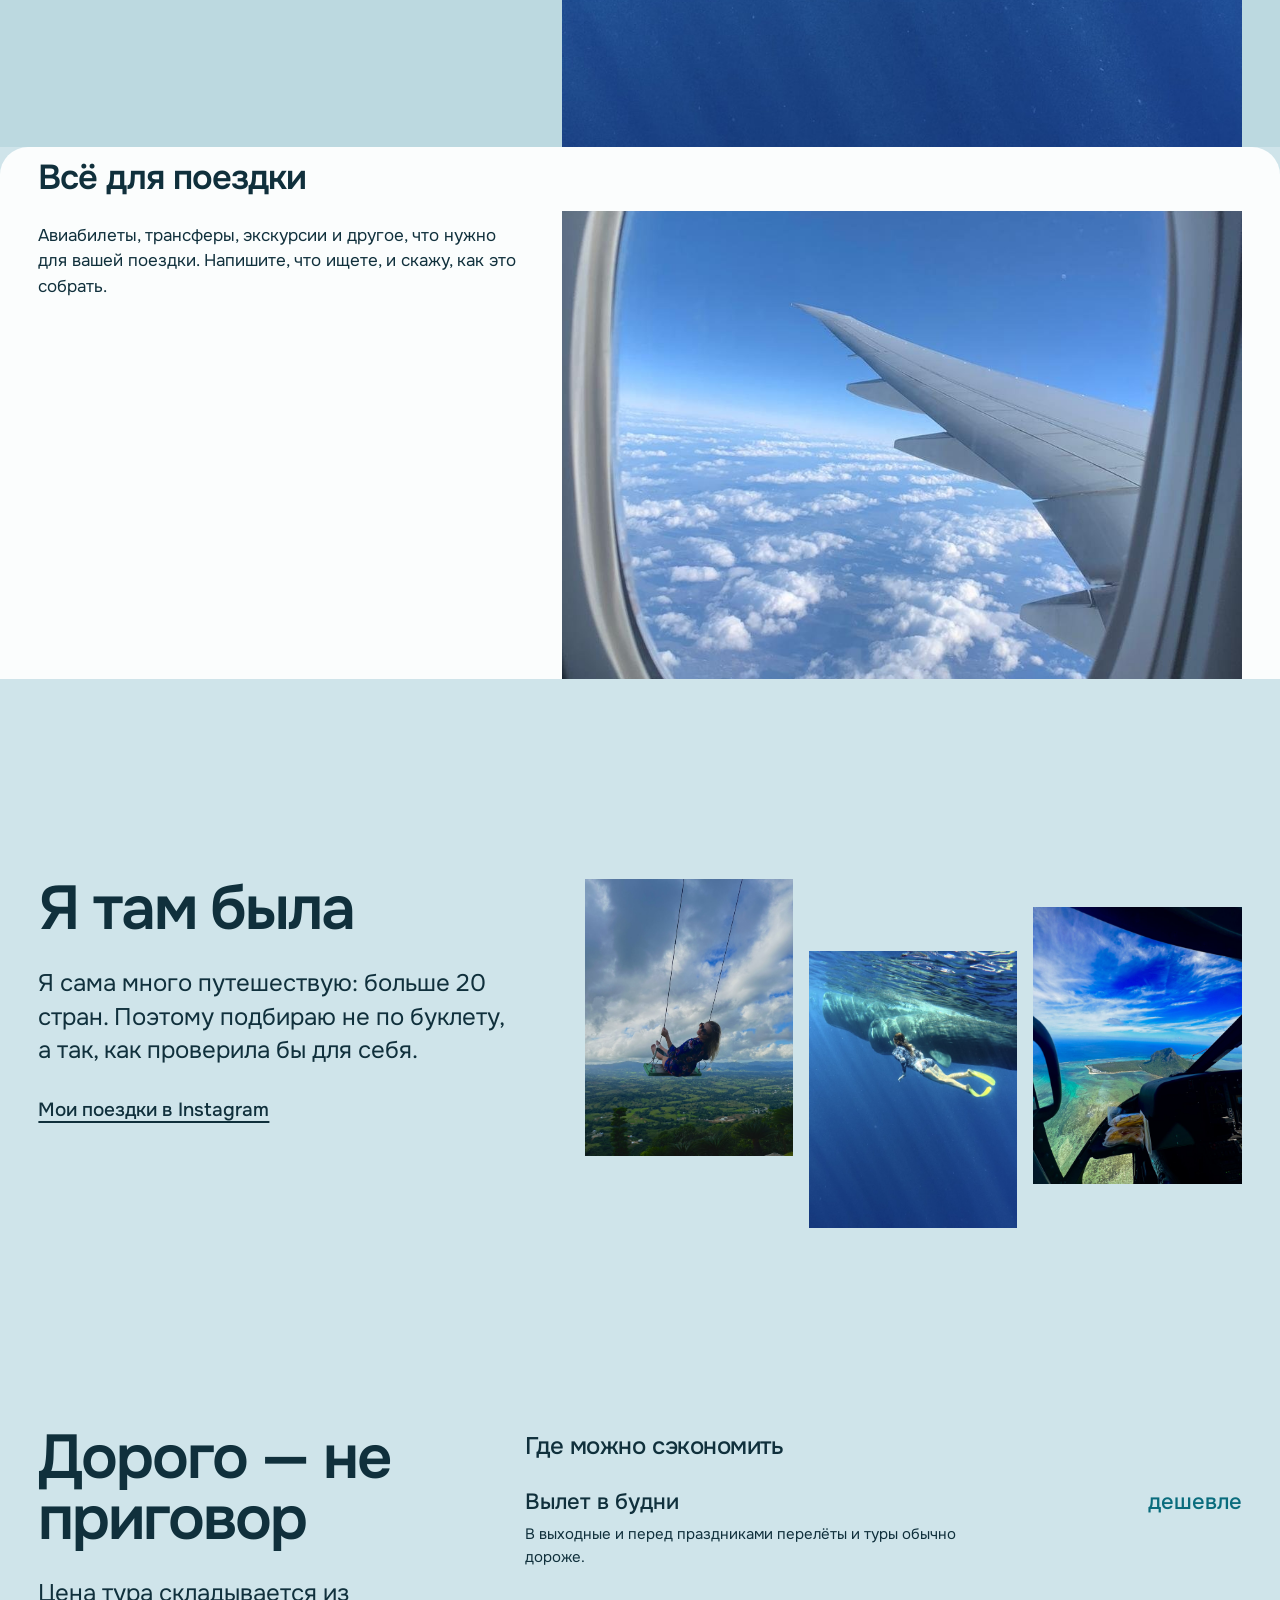
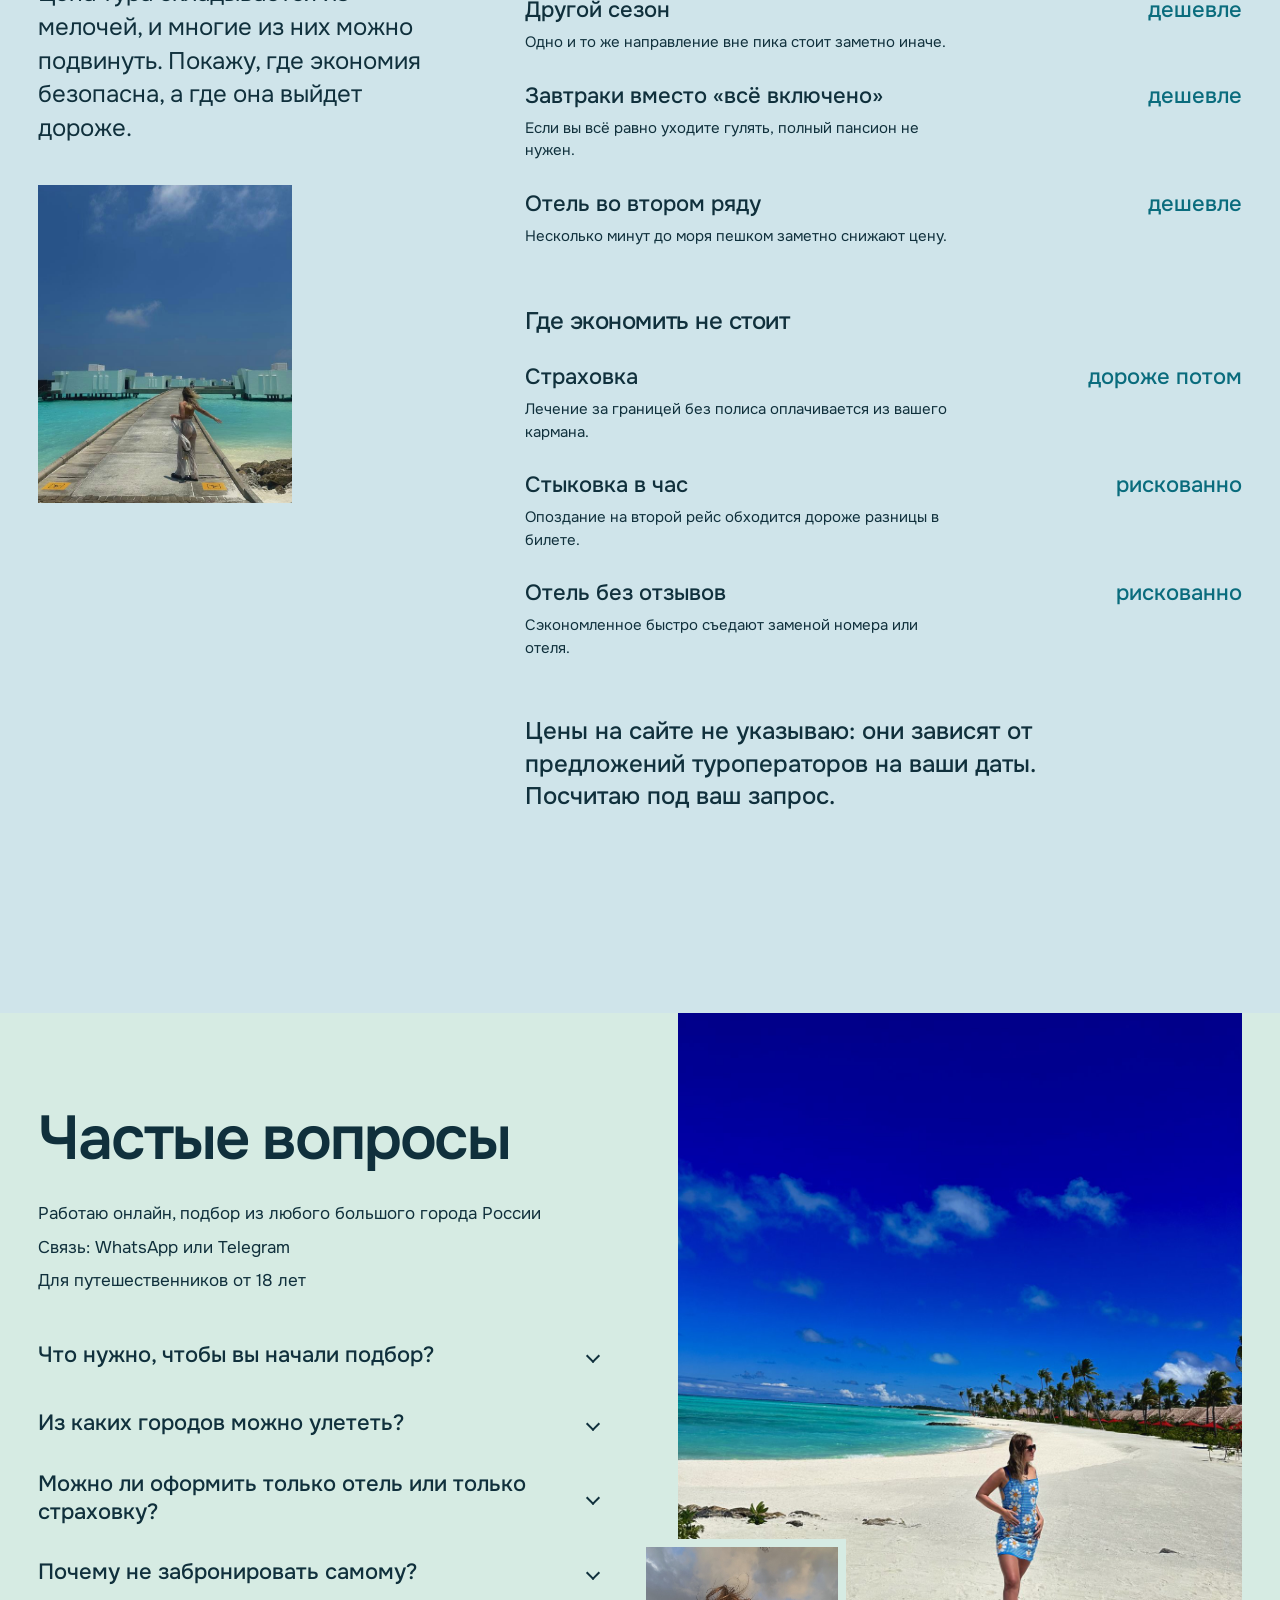
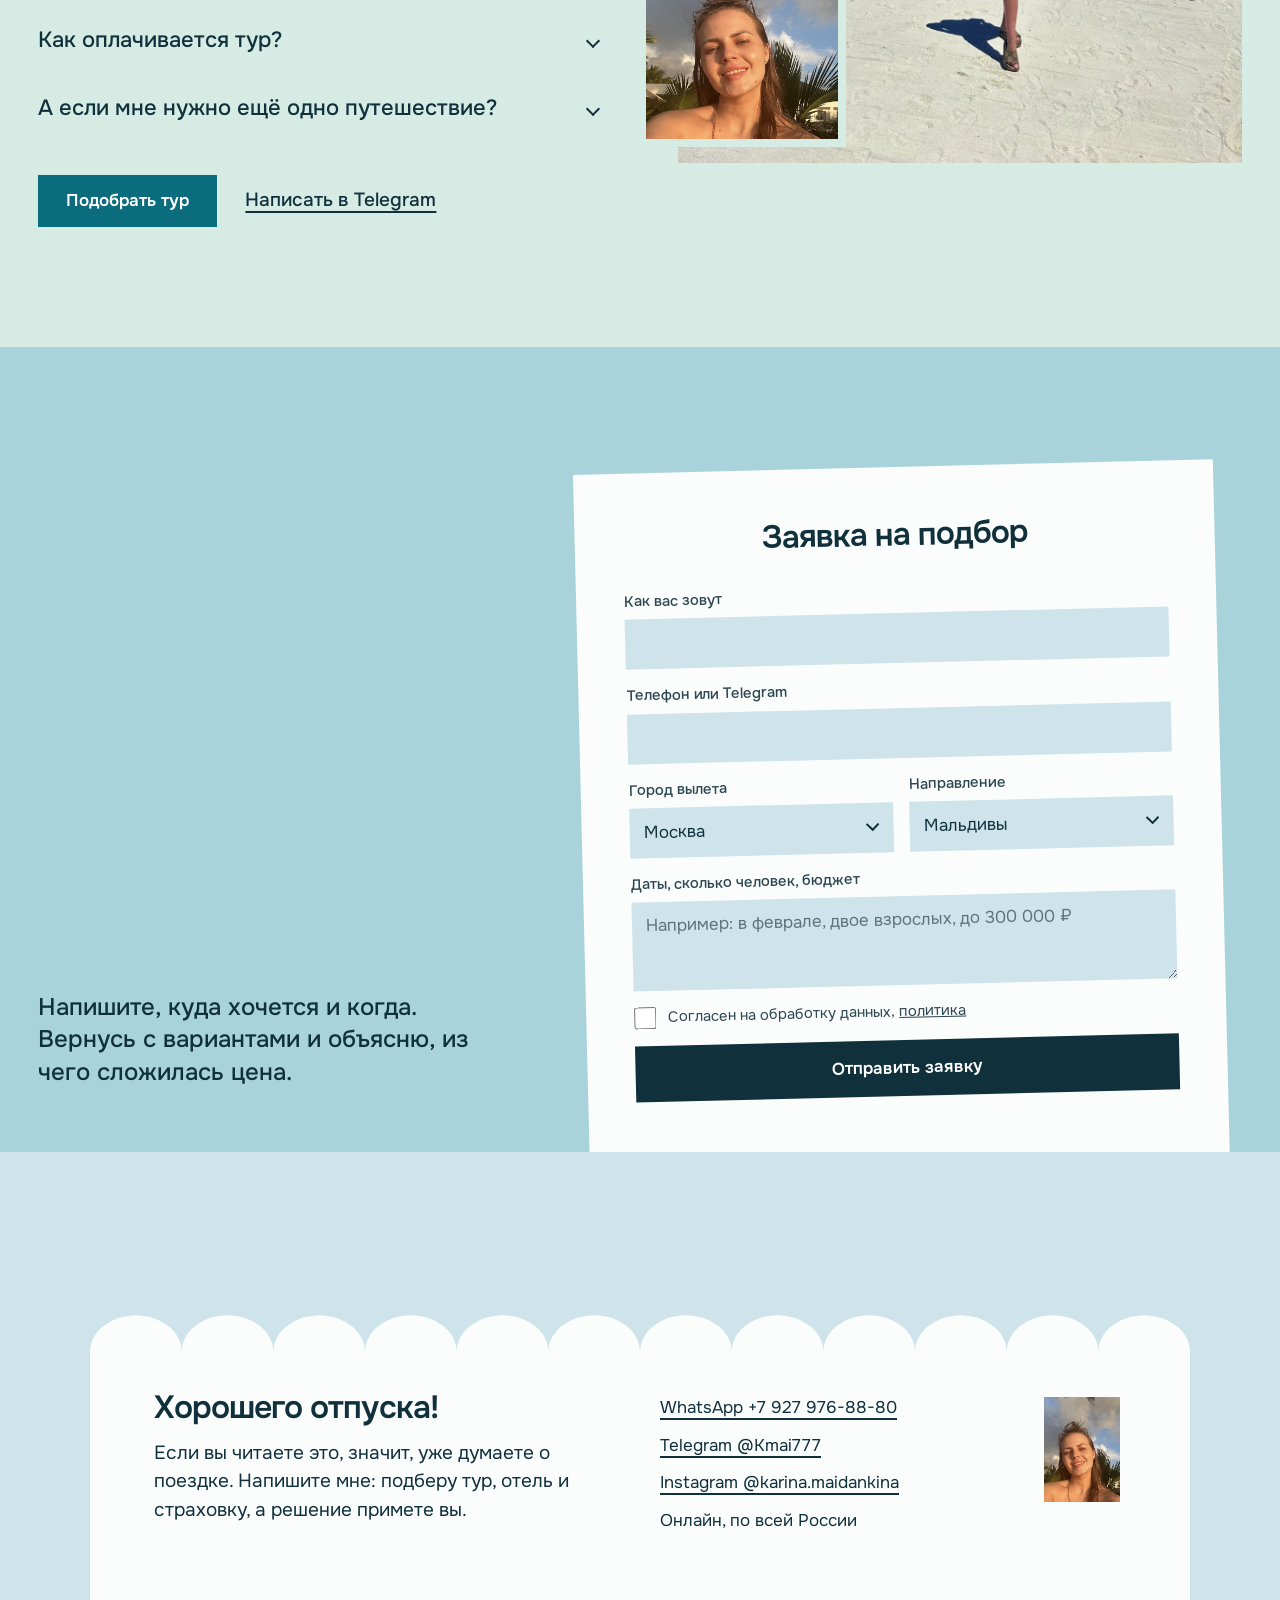
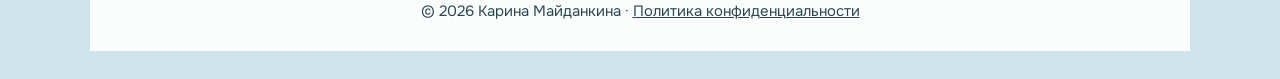
==== commit 13b3790d: "client photos, about section, sheet fixes" ====
--- a/index.html
+++ b/index.html
@@ -20,6 +20,7 @@
   <nav class="bar__nav" id="nav" aria-label="Разделы">
     <a href="#process">Как работаю</a>
     <a href="#services">Что подбираю</a>
+    <a href="#about">Обо мне</a>
     <a href="#price">Про цену</a>
     <a href="#faq">Вопросы</a>
   </nav>
@@ -30,7 +31,7 @@
 
 <!-- ================= HERO: посадочный талон ================= -->
 <section class="hero" aria-labelledby="h1">
-  <img class="hero__img" src="assets/maldives.jpg" width="1920" height="1303" alt="Белый песок, пальмы и два шезлонга на пляже острова в Мальдивах">
+  <img class="hero__img" src="assets/cuba.jpg" width="1280" height="958" alt="Красный ретро-автомобиль на пляже с пальмами, Куба">
   <div class="pass" id="pass">
     <div class="pass__main">
       <h1 class="pass__h" id="h1">Ваш отпуск — от подбора до вылета</h1>
@@ -122,29 +123,43 @@
         <p>Перелёт, отель, трансфер и питание в одном предложении. Сравниваю несколько туроператоров на ваши даты и показываю, за что именно вы платите.</p>
         <p class="sheet__dest">Мальдивы, Египет, ОАЭ, Таиланд, Турция, Куба, Маврикий, Доминикана и другие направления.</p>
       </div>
-      <img src="assets/egypt.jpg" width="1920" height="1440" loading="lazy" alt="Сфинкс и пирамида Хефрена на плато Гиза, Египет">
+      <img src="assets/zebras.jpg" width="1600" height="1200" loading="lazy" alt="Стадо зебр в саванне во время сафари">
     </article>
     <article class="sheet" style="--i:1;--c:var(--mint)">
       <h3>Отели</h3>
       <div class="sheet__body">
         <p>Бронь отеля отдельно, если вы летите сами или едете по нескольким городам. Смотрю расположение, линию от моря и то, что входит в питание.</p>
       </div>
-      <img src="assets/maldives.jpg" width="1920" height="1303" loading="lazy" alt="Пляжное бунгало под пальмами на острове в Мальдивах">
+      <img src="assets/jetty-sunset.jpg" width="1200" height="1600" loading="lazy" alt="Деревянный мост к водным бунгало на Мальдивах на закате">
     </article>
     <article class="sheet" style="--i:2;--c:var(--sky2)">
       <h3>Страховки для поездки</h3>
       <div class="sheet__body">
         <p>Медицинский полис под вашу страну и ваш отдых. Оформляю вместе с туром или отдельно, чтобы лечение за границей не оказалось вашей личной проблемой.</p>
       </div>
-      <img src="assets/phuket.jpg" width="1920" height="1280" loading="lazy" alt="Закат над пляжем на Пхукете, Таиланд">
+      <img src="assets/whale.jpg" width="986" height="1600" loading="lazy" alt="Плавание рядом с кашалотом в открытом океане">
     </article>
     <article class="sheet" style="--i:3;--c:var(--paper)">
       <h3>Всё для поездки</h3>
       <div class="sheet__body">
         <p>Авиабилеты, трансферы, экскурсии и другое, что нужно для вашей поездки. Напишите, что ищете, и скажу, как это собрать.</p>
       </div>
-      <img src="assets/dubai.jpg" width="1920" height="1280" loading="lazy" alt="Небоскрёбы Дубая вечером">
-    </article>
+      <img src="assets/airplane.jpg" width="960" height="1280" loading="lazy" alt="Вид из иллюминатора самолёта на крыло и облака">
+    </article>
+  </div>
+</section>
+
+<!-- ================= ABOUT ================= -->
+<section class="about" id="about" aria-labelledby="h-about">
+  <div class="about__txt">
+    <h2 class="h2" id="h-about">Я там была</h2>
+    <p class="lead">Я сама много путешествую: больше 20 стран. Поэтому подбираю не по буклету, а так, как проверила бы для себя.</p>
+    <a class="link" href="https://www.instagram.com/karina.maidankina" target="_blank" rel="noopener">Мои поездки в Instagram</a>
+  </div>
+  <div class="about__pics">
+    <img class="a1" src="assets/swing.jpg" width="1273" height="1600" loading="lazy" alt="Карина на качелях над долиной в облачный день">
+    <img class="a2" src="assets/whale.jpg" width="986" height="1600" loading="lazy" alt="Карина плывёт рядом с кашалотом в океане">
+    <img class="a3" src="assets/heli.jpg" width="1200" height="1600" loading="lazy" alt="Вид из вертолёта на остров Маврикий и лагуну">
   </div>
 </section>
 
@@ -153,7 +168,7 @@
   <div class="price__left">
     <h2 class="h2" id="h-price">Дорого — не приговор</h2>
     <p class="lead">Цена тура складывается из мелочей, и многие из них можно подвинуть. Покажу, где экономия безопасна, а где она выйдет дороже.</p>
-    <img class="price__ph" src="assets/phuket.jpg" width="1920" height="1280" loading="lazy" alt="Тихий пляж на Пхукете на рассвете">
+    <img class="price__ph" src="assets/jetty.jpg" width="720" height="1280" loading="lazy" alt="Девушка на причале рядом с водными виллами, Мальдивы">
   </div>
   <div class="menu">
     <div class="menu__g">
@@ -200,8 +215,8 @@
     </div>
   </div>
   <div class="faq__pics">
-    <img class="faq__tall" src="assets/dubai.jpg" width="1920" height="1280" loading="lazy" alt="Небоскрёбы Дубая на закате">
-    <img class="faq__sq" src="assets/maldives.jpg" width="1920" height="1303" loading="lazy" alt="Пляж с пальмами на Мальдивах">
+    <img class="faq__tall" src="assets/beach.jpg" width="1200" height="1600" loading="lazy" alt="Белый песок и бирюзовая вода на тропическом пляже">
+    <img class="faq__sq" src="assets/karina.jpg" width="1414" height="1600" loading="lazy" alt="Карина Майданкина на тропическом острове">
   </div>
 </section>
 
@@ -238,7 +253,7 @@
         <p>Если вы читаете это, значит, уже думаете о поездке. Напишите мне: подберу тур, отель и страховку, а решение примете вы.</p>
       </div>
       <div class="postcard__r">
-        <img class="stamp" src="assets/maldives.jpg" width="88" height="117" alt="" loading="lazy">
+        <img class="stamp" src="assets/karina.jpg" width="88" height="117" alt="" loading="lazy">
         <ul>
           <li><a href="https://api.whatsapp.com/send?phone=79279768880" target="_blank" rel="noopener">WhatsApp +7 927 976-88-80</a></li>
           <li><a href="https://t.me/Kmai777" target="_blank" rel="noopener">Telegram @Kmai777</a></li>
@@ -249,7 +264,6 @@
       <p class="postcard__imp">© <span id="year">2026</span> Карина Майданкина · <a href="privacy.html">Политика конфиденциальности</a></p>
     </div>
   </div>
-  <p class="credits">Фото: <a href="https://commons.wikimedia.org/wiki/File:Beach_and_bungalow._Eriyadu,_Maldives.jpg">«Beach and bungalow. Eriyadu, Maldives»</a>, Ввласенко, <a href="https://creativecommons.org/licenses/by-sa/3.0">CC BY-SA 3.0</a>; <a href="https://commons.wikimedia.org/w/index.php?curid=932796">«Sphinx und Chephren-Pyramide»</a>, Christian Rosenbaum, <a href="https://creativecommons.org/licenses/by-sa/3.0/">CC BY-SA 3.0</a>; <a href="https://commons.wikimedia.org/wiki/File:Dubai_skyline_unsplash.jpg">«Dubai skyline unsplash»</a>, Robert Bock, <a href="https://creativecommons.org/publicdomain/zero/1.0/deed.en">CC0</a>; <a href="https://commons.wikimedia.org/wiki/File:Banana_beach_Phuket_2017_-_02.jpg">«Banana beach Phuket 2017 - 02»</a>, Anton Zelenov, <a href="https://creativecommons.org/licenses/by-sa/4.0">CC BY-SA 4.0</a>. Все — Wikimedia Commons. Фото показывают направления и не относятся к конкретным предложениям.</p>
 </footer>
 
 <script src="script.js"></script>
--- a/styles.css
+++ b/styles.css
@@ -64,7 +64,7 @@
 
 /* ---------- hero: boarding pass ---------- */
 .hero { position: relative; min-height: calc(100svh - var(--hh)); display: grid; place-items: center; padding: 56px var(--m); overflow: hidden; }
-.hero__img { position: absolute; inset: 0; width: 100%; height: 100%; object-fit: cover; transform: scale(1.08); transition: transform 2.4s var(--ease); }
+.hero__img { position: absolute; inset: 0; width: 100%; height: 100%; object-fit: cover; object-position: 50% 72%; transform: scale(1.08); transition: transform 2.4s var(--ease); }
 .go .hero__img { transform: scale(1); }
 .pass {
   position: relative; z-index: 1; width: min(1060px, 100%);
@@ -145,7 +145,7 @@
 .sheets { position: relative; }
 .sheet {
   position: sticky; top: calc(var(--hh) + var(--i) * 64px);
-  min-height: 64svh; margin: 0 calc(var(--m) * -1);
+  min-height: 56svh; margin: 0 calc(var(--m) * -1);
   padding: 0 var(--m) 40px; background: var(--c); color: var(--ink);
   border-radius: 28px 28px 0 0;
   display: grid; grid-template-columns: 5fr 7fr; grid-template-rows: 64px 1fr; gap: 0 var(--m);
@@ -154,8 +154,11 @@
 .sheet__body { align-self: start; margin-top: 12px; display: grid; gap: 18px; max-width: 42ch; }
 .sheet__body p { font-size: 1.0625rem; }
 .sheet__dest { color: var(--muted); font-size: .9375rem !important; }
-.sheet img { grid-column: 2; grid-row: 2; width: 100%; height: 100%; min-height: 360px; object-fit: cover; margin-bottom: -40px; }
-.sheet:nth-child(1) img { object-position: 50% 60%; }
+.sheet img { grid-column: 2; grid-row: 2; align-self: end; width: 100%; height: clamp(300px, 52svh, 520px); object-fit: cover; margin-bottom: -40px; }
+.sheet:nth-child(1) img { object-position: 50% 55%; }
+.sheet:nth-child(2) img { object-position: 50% 78%; }
+.sheet:nth-child(3) img { object-position: 50% 62%; }
+.sheet:nth-child(4) img { object-position: 50% 50%; }
 
 /* ---------- price ---------- */
 .price { max-width: 1440px; margin: 0 auto; padding: 200px var(--m) 0; display: grid; grid-template-columns: 4fr 7fr; gap: 0 clamp(32px, 6vw, 96px); align-items: start; }
@@ -302,3 +305,20 @@
   .postcard__r ul { padding-right: 0; }
   .stamp { position: static; display: block; margin: 0 0 16px auto; }
 }
+
+/* ---------- about ---------- */
+.about { max-width: 1440px; margin: 0 auto; padding: 200px var(--m) 0; display: grid; grid-template-columns: 5fr 7fr; gap: 40px clamp(32px, 6vw, 96px); align-items: start; }
+.about__txt { display: grid; gap: 28px; align-content: start; justify-items: start; position: sticky; top: calc(var(--hh) + 32px); }
+.about__pics { display: grid; grid-template-columns: repeat(3, 1fr); gap: 16px; align-items: start; }
+.about__pics img { width: 100%; aspect-ratio: 3 / 4; object-fit: cover; }
+.about__pics .a2 { margin-top: 72px; }
+.about__pics .a3 { margin-top: 28px; }
+@media (max-width: 980px) {
+  .about { grid-template-columns: 1fr; padding-top: 140px; }
+  .about__txt { position: static; }
+}
+@media (max-width: 720px) {
+  .about__pics { grid-template-columns: 1fr 1fr; gap: 12px; }
+  .about__pics .a2 { margin-top: 40px; }
+  .about__pics .a3 { grid-column: 1 / -1; margin-top: 0; aspect-ratio: 16 / 10; }
+}
